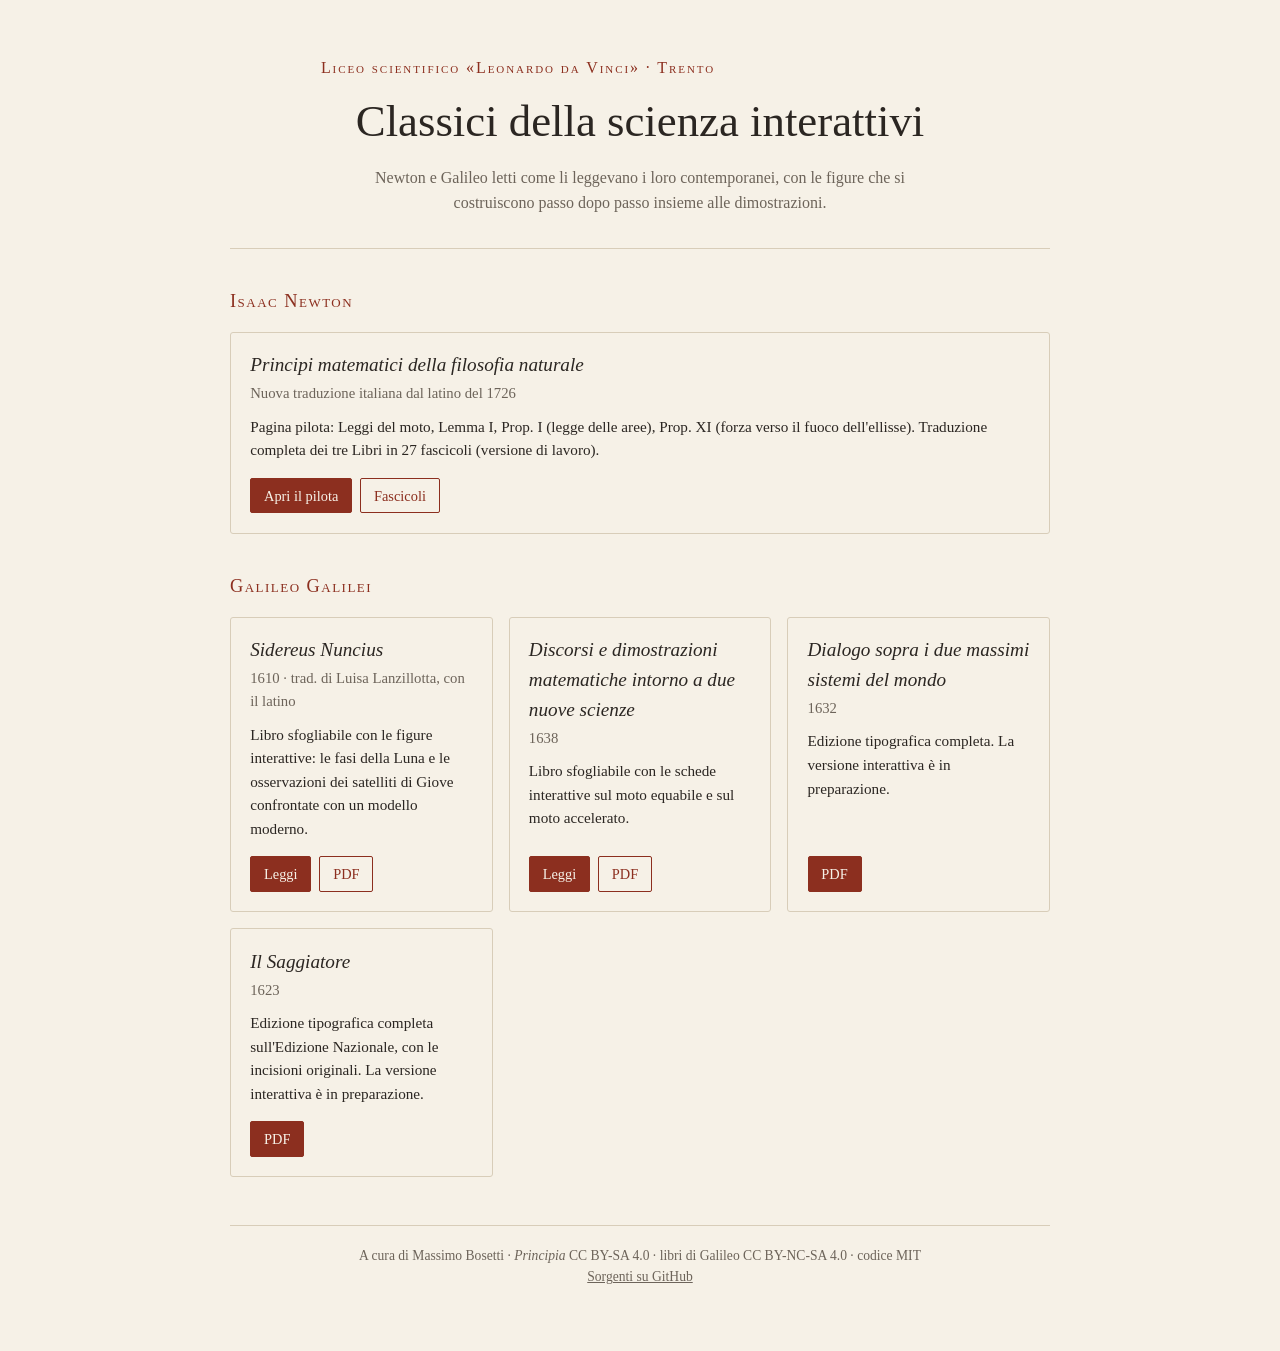
==== index.html @ e5812b1d "Prima pubblicazione: Principia (traduzione e pilota) e quattro libri di Galileo Sito GitHub Pages co" ====
<!DOCTYPE html>
<html lang="it">
<head>
<meta charset="utf-8">
<meta name="viewport" content="width=device-width, initial-scale=1">
<title>Classici della scienza interattivi</title>
<meta name="description" content="Newton e Galileo in edizioni didattiche interattive per il liceo scientifico.">
<style>
  :root { --carta:#f6f1e7; --inchiostro:#2b2622; --rubrica:#8c2f1f; --tenue:#6d645a; --filo:#d8cdb9; }
  @media (prefers-color-scheme: dark) {
    :root { --carta:#1d1b19; --inchiostro:#ece5d8; --rubrica:#e08a6d; --tenue:#a89d8f; --filo:#3b362f; }
  }
  * { box-sizing:border-box; }
  body { margin:0; background:var(--carta); color:var(--inchiostro);
         font-family: "Iowan Old Style","Palatino Linotype",Palatino,Georgia,serif; line-height:1.55; }
  main { max-width: 860px; margin:0 auto; padding: 3.5rem 1.25rem 4rem; }
  header { text-align:center; border-bottom:1px solid var(--filo); padding-bottom:2rem; margin-bottom:2rem; }
  .occhiello { font-variant: small-caps; letter-spacing:.12em; color:var(--rubrica); margin:0 0 .4rem; }
  h1 { font-weight:normal; font-size: clamp(1.9rem, 5vw, 2.8rem); margin:0 0 .6rem; }
  header p { color:var(--tenue); margin:0 auto; max-width: 36rem; }
  h2 { font-variant: small-caps; letter-spacing:.08em; font-weight:normal; color:var(--rubrica);
       font-size:1.15rem; margin: 2.4rem 0 1rem; }
  .libri { display:grid; gap:1rem; grid-template-columns: repeat(auto-fit, minmax(240px,1fr)); }
  .libro { border:1px solid var(--filo); padding:1.1rem 1.2rem 1.2rem; border-radius:3px; display:flex; flex-direction:column; }
  .libro h3 { margin:0 0 .15rem; font-size:1.2rem; font-weight:normal; font-style:italic; }
  .autore { margin:0 0 .6rem; color:var(--tenue); font-size:.92rem; }
  .libro p.desc { margin:0 0 1rem; font-size:.95rem; flex:1; }
  .azioni { display:flex; flex-wrap:wrap; gap:.5rem; }
  .azioni a { text-decoration:none; font-size:.9rem; padding:.35rem .8rem; border-radius:2px;
              border:1px solid var(--rubrica); color:var(--rubrica); }
  .azioni a.prim { background:var(--rubrica); color:var(--carta); }
  .azioni a:hover { opacity:.85; }
  footer { margin-top:3rem; padding-top:1.2rem; border-top:1px solid var(--filo); color:var(--tenue); font-size:.85rem; text-align:center; }
  footer a { color:inherit; }
</style>
</head>
<body>
<main>
  <header>
    <p class="occhiello">Liceo scientifico «Leonardo da Vinci» · Trento</p>
    <h1>Classici della scienza interattivi</h1>
    <p>Newton e Galileo letti come li leggevano i loro contemporanei, con le figure che si costruiscono passo dopo passo insieme alle dimostrazioni.</p>
  </header>

  <h2>Isaac Newton</h2>
  <div class="libri">
    <article class="libro">
      <h3>Principi matematici della filosofia naturale</h3>
      <p class="autore">Nuova traduzione italiana dal latino del 1726</p>
      <p class="desc">Pagina pilota: Leggi del moto, Lemma I, Prop. I (legge delle aree), Prop. XI (forza verso il fuoco dell'ellisse). Traduzione completa dei tre Libri in 27 fascicoli (versione di lavoro).</p>
      <div class="azioni">
        <a class="prim" href="principia-interattivi/verifiche/index_v041.html">Apri il pilota</a>
        <a href="https://github.com/MaxDvTn/digital-books/tree/main/principia-interattivi/traduzione-pubblica">Fascicoli</a>
      </div>
    </article>
  </div>

  <h2>Galileo Galilei</h2>
  <div class="libri">
    <article class="libro">
      <h3>Sidereus Nuncius</h3>
      <p class="autore">1610 · trad. di Luisa Lanzillotta, con il latino</p>
      <p class="desc">Libro sfogliabile con le figure interattive: le fasi della Luna e le osservazioni dei satelliti di Giove confrontate con un modello moderno.</p>
      <div class="azioni">
        <a class="prim" href="sidereus_nuncius/interattivo/index.html">Leggi</a>
        <a href="sidereus_nuncius/sidereus_nuncius.pdf">PDF</a>
      </div>
    </article>
    <article class="libro">
      <h3>Discorsi e dimostrazioni matematiche intorno a due nuove scienze</h3>
      <p class="autore">1638</p>
      <p class="desc">Libro sfogliabile con le schede interattive sul moto equabile e sul moto accelerato.</p>
      <div class="azioni">
        <a class="prim" href="discorsi/interattivo/index.html">Leggi</a>
        <a href="discorsi/discorsi.pdf">PDF</a>
      </div>
    </article>
    <article class="libro">
      <h3>Dialogo sopra i due massimi sistemi del mondo</h3>
      <p class="autore">1632</p>
      <p class="desc">Edizione tipografica completa. La versione interattiva è in preparazione.</p>
      <div class="azioni">
        <a class="prim" href="dialogo_massimi_sistemi/dialogo_massimi_sistemi.pdf">PDF</a>
      </div>
    </article>
    <article class="libro">
      <h3>Il Saggiatore</h3>
      <p class="autore">1623</p>
      <p class="desc">Edizione tipografica completa sull'Edizione Nazionale, con le incisioni originali. La versione interattiva è in preparazione.</p>
      <div class="azioni">
        <a class="prim" href="il_saggiatore/il_saggiatore.pdf">PDF</a>
      </div>
    </article>
  </div>

  <footer>
    A cura di Massimo Bosetti · <i>Principia</i> CC BY-SA 4.0 · libri di Galileo CC BY-NC-SA 4.0 · codice MIT<br>
    <a href="https://github.com/MaxDvTn/digital-books">Sorgenti su GitHub</a>
  </footer>
</main>
</body>
</html>
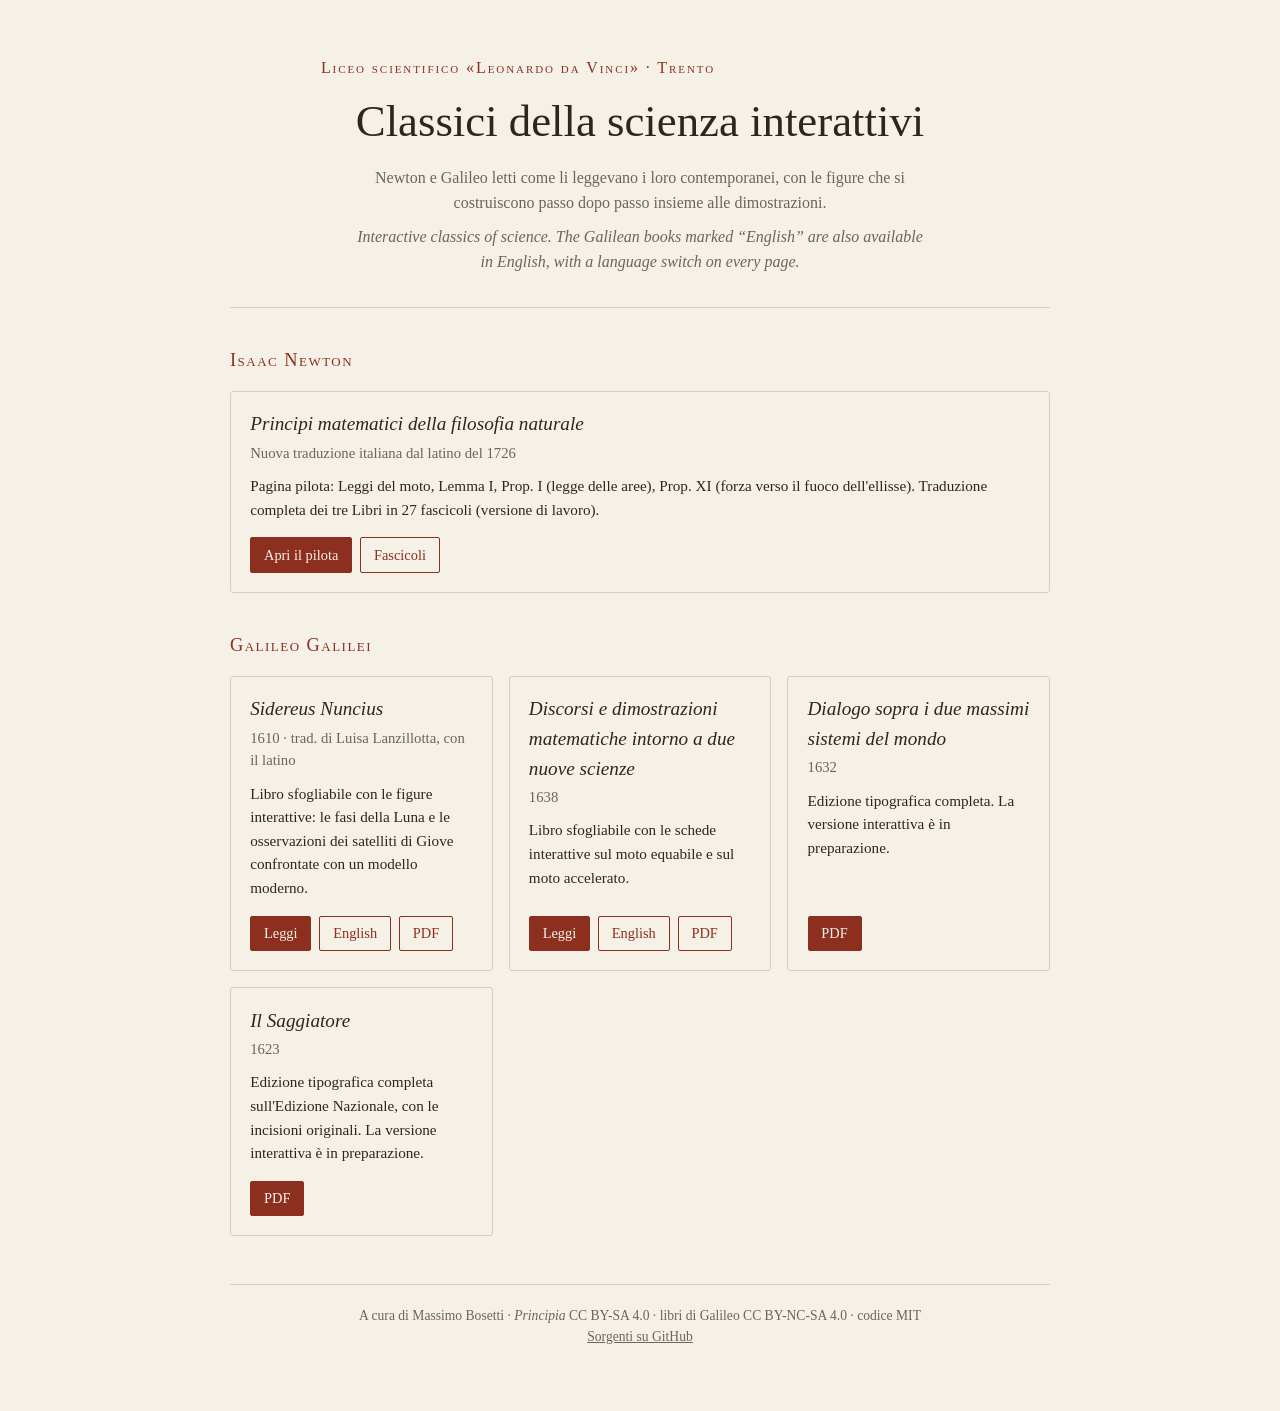
==== commit d37260ff: "Sidereus Nuncius in inglese e selettore di lingua - strumenti/lingue.py: una pagina per lingua dallo" ====
--- a/index.html
+++ b/index.html
@@ -40,6 +40,7 @@
     <p class="occhiello">Liceo scientifico «Leonardo da Vinci» · Trento</p>
     <h1>Classici della scienza interattivi</h1>
     <p>Newton e Galileo letti come li leggevano i loro contemporanei, con le figure che si costruiscono passo dopo passo insieme alle dimostrazioni.</p>
+    <p lang="en" style="margin-top:.6rem;font-style:italic">Interactive classics of science. The Galilean books marked “English” are also available in English, with a language switch on every page.</p>
   </header>
 
   <h2>Isaac Newton</h2>
@@ -63,6 +64,7 @@
       <p class="desc">Libro sfogliabile con le figure interattive: le fasi della Luna e le osservazioni dei satelliti di Giove confrontate con un modello moderno.</p>
       <div class="azioni">
         <a class="prim" href="sidereus_nuncius/interattivo/index.html">Leggi</a>
+        <a href="sidereus_nuncius/interattivo/index.en.html" lang="en">English</a>
         <a href="sidereus_nuncius/sidereus_nuncius.pdf">PDF</a>
       </div>
     </article>
@@ -72,6 +74,7 @@
       <p class="desc">Libro sfogliabile con le schede interattive sul moto equabile e sul moto accelerato.</p>
       <div class="azioni">
         <a class="prim" href="discorsi/interattivo/index.html">Leggi</a>
+        <a href="discorsi/interattivo/index.en.html" lang="en">English</a>
         <a href="discorsi/discorsi.pdf">PDF</a>
       </div>
     </article>
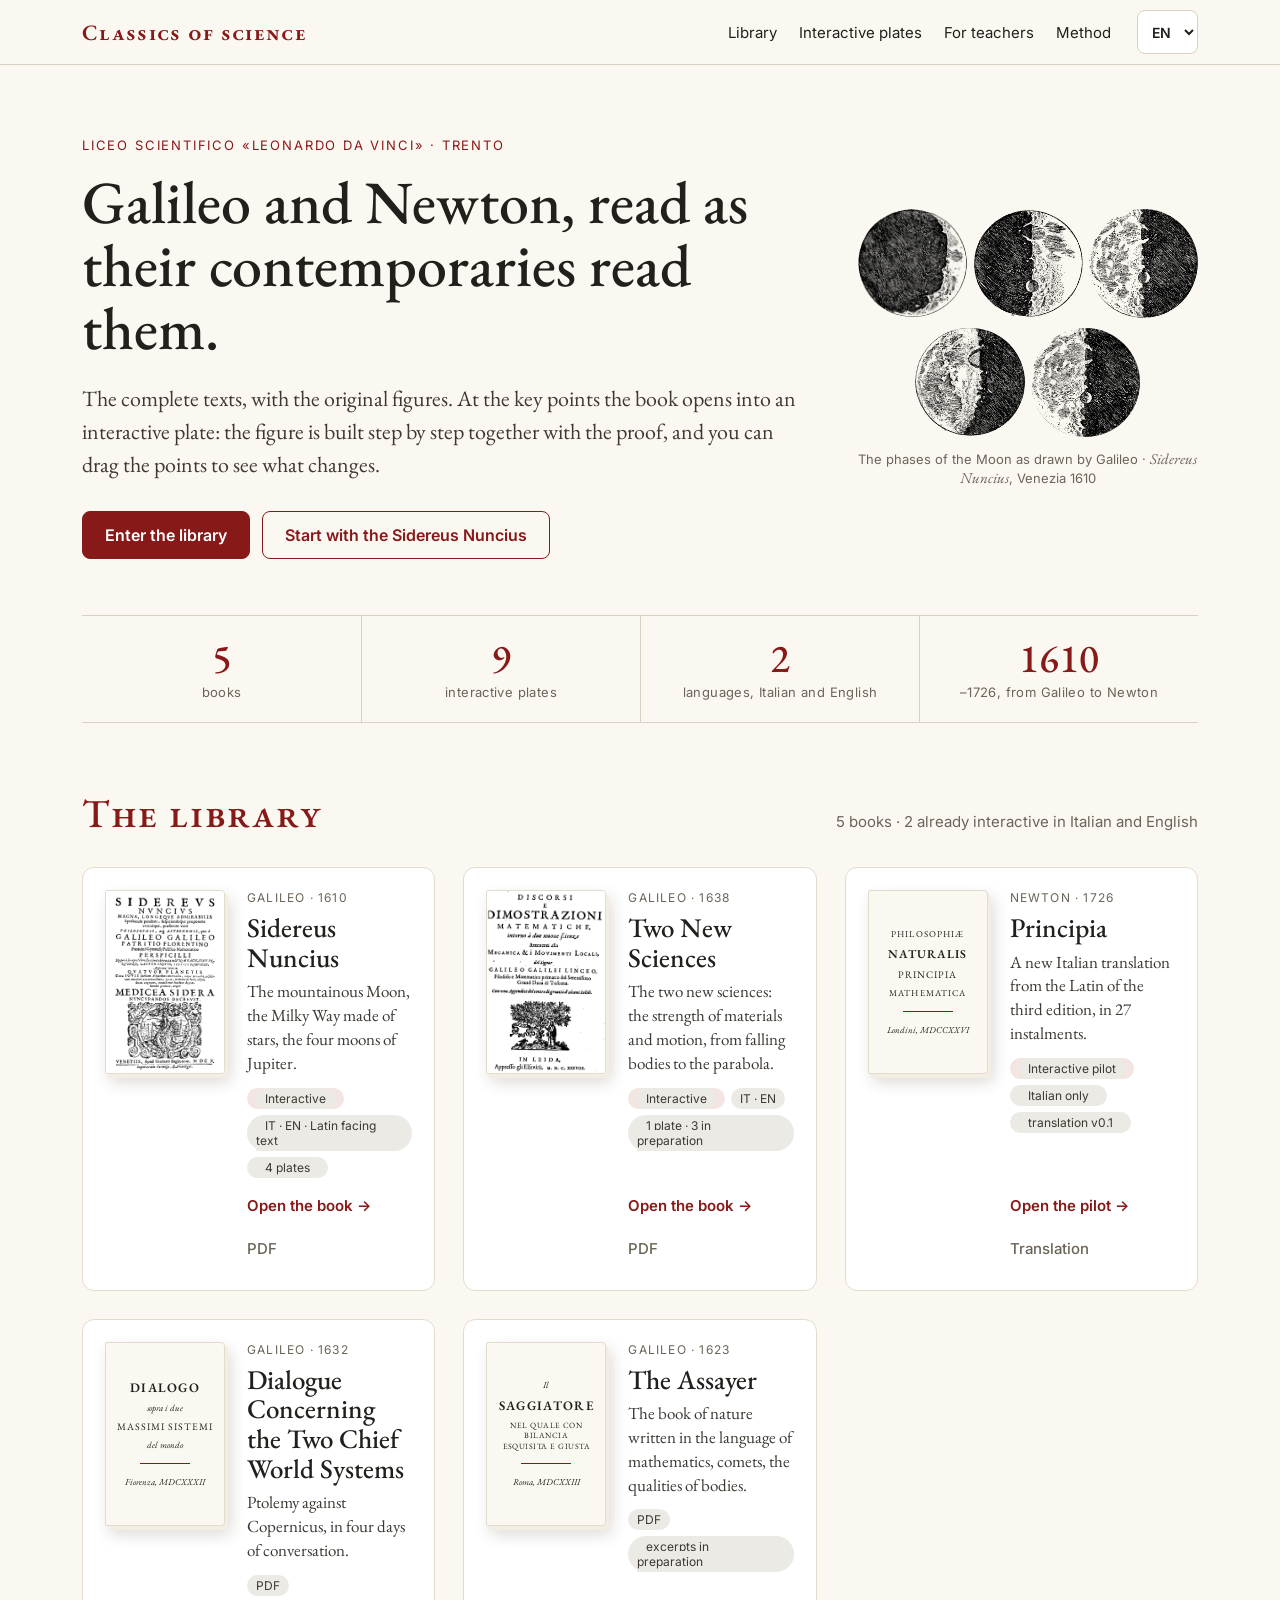
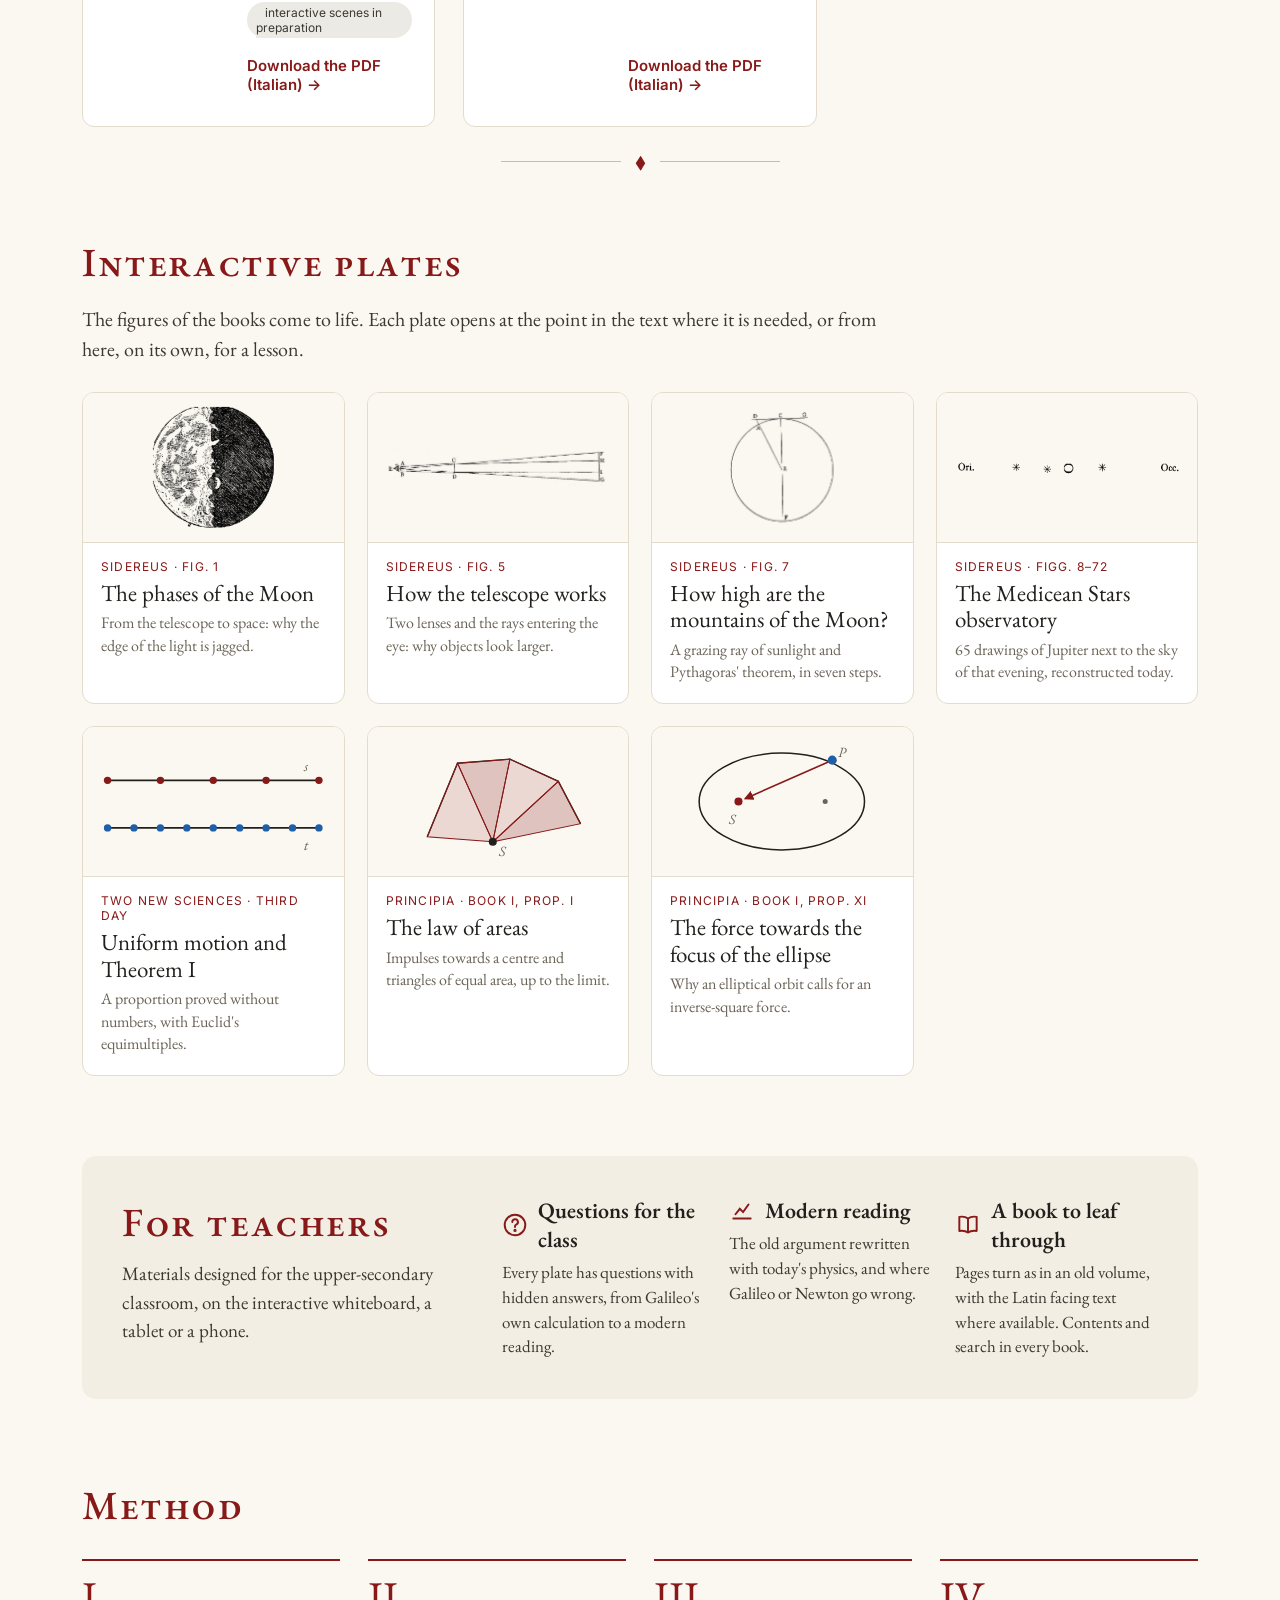
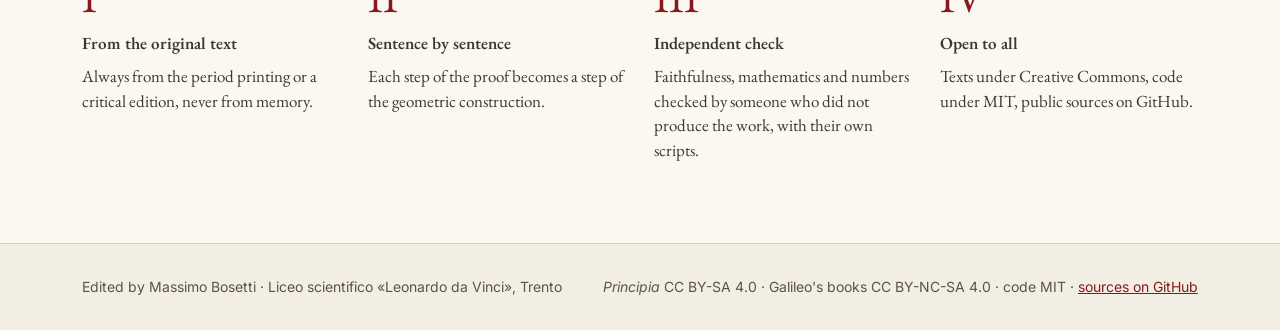
==== commit 94ff9234: "Home grafica, navigazione e ricerca nei libri, statistiche del traffico - index.html: nuova home dal" ====
--- a/index.html
+++ b/index.html
@@ -4,102 +4,363 @@
 <meta charset="utf-8">
 <meta name="viewport" content="width=device-width, initial-scale=1">
 <title>Classici della scienza interattivi</title>
-<meta name="description" content="Newton e Galileo in edizioni didattiche interattive per il liceo scientifico.">
+<meta name="description" content="Galileo e Newton in edizioni didattiche interattive per il liceo scientifico: i testi completi, con le figure che si costruiscono passo dopo passo.">
+<link rel="preconnect" href="https://fonts.googleapis.com">
+<link rel="preconnect" href="https://fonts.gstatic.com" crossorigin>
+<link href="https://fonts.googleapis.com/css2?family=EB+Garamond:ital,wght@0,400;0,500;0,600;1,400&family=Inter:wght@400;500;600&display=swap" rel="stylesheet">
+<!-- Contatore delle visite (GoatCounter): togliere il commento e scrivere il codice del sito al posto di CODICE
+<script data-goatcounter="https://CODICE.goatcounter.com/count" async src="https://gc.zgo.at/count.js"></script>
+-->
 <style>
-  :root { --carta:#f6f1e7; --inchiostro:#2b2622; --rubrica:#8c2f1f; --tenue:#6d645a; --filo:#d8cdb9; }
-  @media (prefers-color-scheme: dark) {
-    :root { --carta:#1d1b19; --inchiostro:#ece5d8; --rubrica:#e08a6d; --tenue:#a89d8f; --filo:#3b362f; }
-  }
-  * { box-sizing:border-box; }
-  body { margin:0; background:var(--carta); color:var(--inchiostro);
-         font-family: "Iowan Old Style","Palatino Linotype",Palatino,Georgia,serif; line-height:1.55; }
-  main { max-width: 860px; margin:0 auto; padding: 3.5rem 1.25rem 4rem; }
-  header { text-align:center; border-bottom:1px solid var(--filo); padding-bottom:2rem; margin-bottom:2rem; }
-  .occhiello { font-variant: small-caps; letter-spacing:.12em; color:var(--rubrica); margin:0 0 .4rem; }
-  h1 { font-weight:normal; font-size: clamp(1.9rem, 5vw, 2.8rem); margin:0 0 .6rem; }
-  header p { color:var(--tenue); margin:0 auto; max-width: 36rem; }
-  h2 { font-variant: small-caps; letter-spacing:.08em; font-weight:normal; color:var(--rubrica);
-       font-size:1.15rem; margin: 2.4rem 0 1rem; }
-  .libri { display:grid; gap:1rem; grid-template-columns: repeat(auto-fit, minmax(240px,1fr)); }
-  .libro { border:1px solid var(--filo); padding:1.1rem 1.2rem 1.2rem; border-radius:3px; display:flex; flex-direction:column; }
-  .libro h3 { margin:0 0 .15rem; font-size:1.2rem; font-weight:normal; font-style:italic; }
-  .autore { margin:0 0 .6rem; color:var(--tenue); font-size:.92rem; }
-  .libro p.desc { margin:0 0 1rem; font-size:.95rem; flex:1; }
-  .azioni { display:flex; flex-wrap:wrap; gap:.5rem; }
-  .azioni a { text-decoration:none; font-size:.9rem; padding:.35rem .8rem; border-radius:2px;
-              border:1px solid var(--rubrica); color:var(--rubrica); }
-  .azioni a.prim { background:var(--rubrica); color:var(--carta); }
-  .azioni a:hover { opacity:.85; }
-  footer { margin-top:3rem; padding-top:1.2rem; border-top:1px solid var(--filo); color:var(--tenue); font-size:.85rem; text-align:center; }
-  footer a { color:inherit; }
+:root{--carta:#fbf8f2;--carta2:#f3eee4;--inchiostro:#22201c;--testo:#3d3832;--tenue:#6b6458;--rubrica:#871919;--rubrica-scura:#5e1010;--linea:#d9d1c3;--linea2:#e3dbcc;--rosa:#f3e6e2;--grigio:#eceae4;
+  --serif:"EB Garamond",Georgia,serif;--sans:Inter,system-ui,-apple-system,"Segoe UI",sans-serif}
+*{box-sizing:border-box}
+html{scroll-behavior:smooth;scroll-padding-top:80px}
+@media (prefers-reduced-motion: reduce){html{scroll-behavior:auto}}
+body{margin:0;background:var(--carta);color:var(--inchiostro);font-family:var(--serif)}
+a{color:var(--rubrica)}a:hover{color:var(--rubrica-scura)}
+:focus-visible{outline:3px solid #f0b400;outline-offset:2px}
+html.l-en .i-it,html:not(.l-en) .i-en{display:none!important}
+.dentro{max-width:1180px;margin:0 auto;padding-left:32px;padding-right:32px}
+@media(max-width:600px){.dentro{padding-left:18px;padding-right:18px}}
+
+/* barra */
+header.sito{position:sticky;top:0;z-index:10;border-bottom:1px solid var(--linea);background:rgba(251,248,242,.95);backdrop-filter:blur(6px)}
+header.sito .dentro{padding-top:10px;padding-bottom:10px;display:flex;flex-wrap:wrap;align-items:center;gap:6px 26px}
+.marchio{text-decoration:none;color:var(--rubrica);font-variant:small-caps;letter-spacing:.06em;font-size:22px;font-weight:600;margin-right:auto}
+header.sito nav{display:flex;flex-wrap:wrap;gap:0 22px;font:15px var(--sans)}
+header.sito nav a{color:var(--inchiostro);text-decoration:none;padding:10px 0;display:inline-block}
+header.sito nav a:hover{color:var(--rubrica)}
+.lingua select{font:600 14px var(--sans);min-height:44px;padding:0 10px;border:1px solid var(--linea);border-radius:8px;background:#fff;color:var(--inchiostro);cursor:pointer}
+@media(max-width:720px){header.sito nav{order:3;width:100%;overflow-x:auto;flex-wrap:nowrap;gap:0 18px;scrollbar-width:none}header.sito nav a{white-space:nowrap;padding:6px 0 8px}}
+
+/* apertura */
+.apertura{display:flex;flex-wrap:wrap;gap:48px;align-items:center;padding-top:72px;padding-bottom:56px}
+.apertura .testo{flex:999 1 520px;min-width:0}
+.occhiello{margin:0 0 18px;font:13px var(--sans);letter-spacing:.14em;text-transform:uppercase;color:var(--rubrica)}
+h1{margin:0 0 22px;font-size:clamp(38px,6vw,60px);line-height:1.05;font-weight:500}
+.apertura .lead{margin:0 0 30px;font-size:clamp(19px,2.2vw,22px);line-height:1.5;color:var(--testo);max-width:36em}
+.pulsanti{display:flex;flex-wrap:wrap;gap:12px}
+.btn{display:inline-flex;align-items:center;min-height:48px;padding:0 22px;border-radius:8px;text-decoration:none;font:600 16px var(--sans);border:1px solid var(--rubrica)}
+.btn.pieno{background:var(--rubrica);color:#fff}.btn.pieno:hover{background:var(--rubrica-scura);color:#fff}
+.btn.vuoto{color:var(--rubrica)}.btn.vuoto:hover{background:var(--rosa)}
+.lune{flex:1 1 340px;margin:0;display:flex;flex-direction:column;align-items:center;gap:12px}
+.lune .griglia{display:grid;grid-template-columns:repeat(6,1fr);gap:10px 6px;width:100%;max-width:400px}
+.lune img{width:100%;height:auto;grid-column:span 2;mix-blend-mode:multiply;border-radius:50%}
+.lune img:nth-child(4){grid-column:2/span 2}
+.lune img{opacity:0;transform:translateY(8px);animation:sorgi .9s ease forwards}
+.lune img:nth-child(2){animation-delay:.12s}.lune img:nth-child(3){animation-delay:.24s}.lune img:nth-child(4){animation-delay:.36s}.lune img:nth-child(5){animation-delay:.48s}
+@keyframes sorgi{to{opacity:1;transform:none}}
+@media (prefers-reduced-motion: reduce){.lune img{animation:none;opacity:1;transform:none}}
+.lune figcaption{font:13px var(--sans);color:var(--tenue);text-align:center}
+.lune figcaption i{font:italic 15px var(--serif)}
+
+.cifre{display:grid;grid-template-columns:repeat(4,1fr);border-top:1px solid var(--linea);border-bottom:1px solid var(--linea)}
+.cifre div{padding:22px 10px;text-align:center;border-left:1px solid var(--linea)}
+.cifre div:first-child{border-left:0}
+.cifre b{display:block;font-size:40px;font-weight:500;color:var(--rubrica);line-height:1}
+.cifre span{display:block;margin-top:6px;font:13px var(--sans);color:var(--tenue);letter-spacing:.03em}
+@media(max-width:600px){.cifre{grid-template-columns:repeat(2,1fr)}.cifre div:nth-child(3){border-left:0}.cifre div:nth-child(n+3){border-top:1px solid var(--linea)}.cifre b{font-size:32px}}
+
+section.blocco{padding-top:64px;padding-bottom:16px}
+.titolo-sez{display:flex;flex-wrap:wrap;align-items:baseline;justify-content:space-between;gap:8px 24px;margin-bottom:28px}
+h2{margin:0;font-size:clamp(32px,4vw,40px);font-weight:500;font-variant:small-caps;letter-spacing:.04em;color:var(--rubrica)}
+.titolo-sez p{margin:0;font:15px var(--sans);color:var(--tenue)}
+.intro-sez{margin:-12px 0 28px;font-size:20px;line-height:1.5;color:var(--testo);max-width:40em}
+
+/* biblioteca */
+.libri{display:grid;grid-template-columns:repeat(auto-fill,minmax(330px,1fr));gap:28px}
+@media(max-width:400px){.libri{grid-template-columns:1fr}}
+@media(max-width:480px){.libro{padding:18px;gap:16px}.copertina{width:88px;height:136px}.libro h3{font-size:24px}}
+.libro{background:#fff;border:1px solid var(--linea2);border-radius:12px;padding:22px;display:flex;gap:22px;transition:box-shadow .2s,transform .2s}
+.libro:hover{box-shadow:0 10px 30px rgba(60,40,20,.10);transform:translateY(-2px)}
+.copertina{text-decoration:none;width:120px;height:184px;flex:none;border:1px solid var(--linea2);box-shadow:3px 4px 0 var(--carta2),5px 8px 16px rgba(60,40,20,.18);background:var(--carta);overflow:hidden;border-radius:2px 4px 4px 2px}
+.copertina img{width:100%;height:100%;object-fit:cover;display:block}
+.copertina.tipo{padding:14px 8px;display:flex;flex-direction:column;align-items:center;justify-content:center;gap:6px;text-align:center;font-family:var(--serif);color:var(--inchiostro)}
+.copertina.tipo .filo{height:1px;width:50px;background:var(--rubrica);margin:6px 0}
+.libro .corpo{display:flex;flex-direction:column;gap:8px;min-width:0}
+.libro .chi{margin:0;font:12px var(--sans);letter-spacing:.1em;text-transform:uppercase;color:var(--tenue)}
+.libro h3{margin:0;font-size:27px;font-weight:500;line-height:1.1}
+.libro h3 a{color:inherit;text-decoration:none}
+.libro .desc{margin:0;font-size:17px;line-height:1.4;color:var(--testo)}
+.etichette{margin:4px 0 0;display:flex;flex-wrap:wrap;gap:6px;font:12px var(--sans)}
+.etichette span{padding:3px 9px;border-radius:999px;background:var(--grigio);color:var(--testo)}
+.etichette span.vivo{background:var(--rosa);color:#6e1414}
+.libro .azioni{margin-top:auto;display:flex;flex-wrap:wrap;gap:4px 18px}
+.libro .azioni a{font:600 15px var(--sans);padding:10px 0;text-decoration:none}
+.libro .azioni a.sec{font-weight:500;color:var(--tenue)}
+.libro .azioni a:hover{text-decoration:underline}
+
+/* tavole */
+.tavole{display:grid;grid-template-columns:repeat(auto-fill,minmax(250px,1fr));gap:22px}
+.tavola{display:flex;flex-direction:column;background:#fff;border:1px solid var(--linea2);border-radius:12px;overflow:hidden;text-decoration:none;color:var(--inchiostro);transition:box-shadow .2s,transform .2s}
+.tavola:hover{box-shadow:0 10px 30px rgba(60,40,20,.10);transform:translateY(-2px);color:var(--inchiostro)}
+.tavola .vista{height:150px;background:var(--carta);border-bottom:1px solid var(--linea2);display:flex;align-items:center;justify-content:center;padding:14px}
+.tavola .vista img{max-width:100%;max-height:100%;mix-blend-mode:multiply}
+.tavola .vista svg{height:100%;width:auto;max-width:100%}
+.tavola .t{padding:16px 18px 20px;display:flex;flex-direction:column;gap:6px}
+.tavola .dove{font:12px var(--sans);letter-spacing:.1em;text-transform:uppercase;color:var(--rubrica)}
+.tavola .nome{font-size:23px;line-height:1.15}
+.tavola .cosa{font-size:16px;color:var(--tenue);line-height:1.4}
+
+/* docenti e metodo */
+.docenti{background:var(--carta2);border-radius:14px;padding:40px;display:flex;flex-wrap:wrap;gap:32px}
+@media(max-width:600px){.docenti{padding:26px 22px}}
+.docenti .sx{flex:1 1 280px;min-width:0}
+.docenti .sx p{margin:12px 0 0;font-size:19px;line-height:1.5;color:var(--testo)}
+.docenti .dx{flex:2 1 520px;min-width:0;display:grid;grid-template-columns:repeat(auto-fit,minmax(200px,1fr));gap:24px}
+.docenti h3{margin:0 0 6px;font-size:22px;font-weight:600;display:flex;align-items:center;gap:10px}
+.docenti h3 svg{flex:none;color:var(--rubrica)}
+.docenti .dx p{margin:0;font-size:17px;line-height:1.45;color:var(--testo)}
+.metodo{margin:0;padding:0;list-style:none;display:grid;grid-template-columns:repeat(auto-fit,minmax(240px,1fr));gap:28px}
+.metodo li{display:flex;flex-direction:column;gap:8px;border-top:2px solid var(--rubrica);padding-top:14px}
+.metodo .n{font-size:44px;line-height:1;color:var(--rubrica)}
+.metodo b{font-size:22px;font-weight:600}
+.metodo span{font-size:17px;line-height:1.45;color:var(--testo)}
+.fregio{display:flex;align-items:center;justify-content:center;gap:14px;color:var(--rubrica);padding:8px 32px 0}
+.fregio i{height:1px;width:120px;background:#c9bda8}
+
+footer{margin-top:64px;border-top:1px solid var(--linea);background:var(--carta2)}
+footer .dentro{padding-top:32px;padding-bottom:32px;display:flex;flex-wrap:wrap;gap:16px 40px;justify-content:space-between;font:14px/1.6 var(--sans);color:#5a534a}
+footer p{margin:0}
 </style>
 </head>
 <body>
+<header class="sito"><div class="dentro">
+  <a class="marchio" href="#"><span class="i-it">Classici della scienza</span><span class="i-en">Classics of science</span></a>
+  <nav aria-label="Sezioni del sito">
+    <a href="#biblioteca"><span class="i-it">Biblioteca</span><span class="i-en">Library</span></a>
+    <a href="#tavole"><span class="i-it">Tavole interattive</span><span class="i-en">Interactive plates</span></a>
+    <a href="#docenti"><span class="i-it">Per i docenti</span><span class="i-en">For teachers</span></a>
+    <a href="#metodo"><span class="i-it">Il metodo</span><span class="i-en">Method</span></a>
+  </nav>
+  <label class="lingua"><select id="lingua" aria-label="Lingua / Language"><option value="it" lang="it">IT</option><option value="en" lang="en">EN</option></select></label>
+</div></header>
+
 <main>
-  <header>
+<section class="apertura dentro">
+  <div class="testo">
     <p class="occhiello">Liceo scientifico «Leonardo da Vinci» · Trento</p>
-    <h1>Classici della scienza interattivi</h1>
-    <p>Newton e Galileo letti come li leggevano i loro contemporanei, con le figure che si costruiscono passo dopo passo insieme alle dimostrazioni.</p>
-    <p lang="en" style="margin-top:.6rem;font-style:italic">Interactive classics of science. The Galilean books marked “English” are also available in English, with a language switch on every page.</p>
-  </header>
-
-  <h2>Isaac Newton</h2>
+    <h1><span class="i-it">Galileo e Newton, letti come li leggevano i loro contemporanei.</span><span class="i-en">Galileo and Newton, read as their contemporaries read them.</span></h1>
+    <p class="lead"><span class="i-it">I testi completi, con le figure originali. Nei punti chiave il libro si apre in una tavola interattiva: la figura si costruisce passo dopo passo insieme alla dimostrazione, e si possono spostare i punti per vedere che cosa cambia.</span><span class="i-en">The complete texts, with the original figures. At the key points the book opens into an interactive plate: the figure is built step by step together with the proof, and you can drag the points to see what changes.</span></p>
+    <div class="pulsanti">
+      <a class="btn pieno" href="#biblioteca"><span class="i-it">Entra nella biblioteca</span><span class="i-en">Enter the library</span></a>
+      <a class="btn vuoto" href="sidereus_nuncius/interattivo/index.html" data-en="sidereus_nuncius/interattivo/index.en.html"><span class="i-it">Comincia dal Sidereus Nuncius</span><span class="i-en">Start with the Sidereus Nuncius</span></a>
+    </div>
+  </div>
+  <figure class="lune">
+    <div class="griglia">
+      <img src="sidereus_nuncius/interattivo/fasi/g1.png" alt="" width="228" height="226">
+      <img src="sidereus_nuncius/interattivo/fasi/g2.png" alt="" width="210" height="210">
+      <img src="sidereus_nuncius/interattivo/fasi/g3.png" alt="" width="212" height="212">
+      <img src="sidereus_nuncius/interattivo/fasi/g4.png" alt="" width="218" height="216">
+      <img src="sidereus_nuncius/interattivo/fasi/g5.png" alt="" width="214" height="214">
+    </div>
+    <figcaption><span class="i-it">Le fasi della Luna disegnate da Galileo</span><span class="i-en">The phases of the Moon as drawn by Galileo</span> · <i>Sidereus Nuncius</i>, Venezia 1610</figcaption>
+  </figure>
+</section>
+
+<div class="dentro">
+  <div class="cifre">
+    <div><b>5</b><span class="i-it">libri</span><span class="i-en">books</span></div>
+    <div><b>9</b><span class="i-it">tavole interattive</span><span class="i-en">interactive plates</span></div>
+    <div><b>2</b><span class="i-it">lingue, italiano e inglese</span><span class="i-en">languages, Italian and English</span></div>
+    <div><b>1610</b><span class="i-it">–1726, da Galileo a Newton</span><span class="i-en">–1726, from Galileo to Newton</span></div>
+  </div>
+</div>
+
+<section id="biblioteca" class="blocco dentro">
+  <div class="titolo-sez">
+    <h2><span class="i-it">La biblioteca</span><span class="i-en">The library</span></h2>
+    <p><span class="i-it">5 libri · 2 già interattivi in italiano e in inglese</span><span class="i-en">5 books · 2 already interactive in Italian and English</span></p>
+  </div>
   <div class="libri">
-    <article class="libro">
-      <h3>Principi matematici della filosofia naturale</h3>
-      <p class="autore">Nuova traduzione italiana dal latino del 1726</p>
-      <p class="desc">Pagina pilota: Leggi del moto, Lemma I, Prop. I (legge delle aree), Prop. XI (forza verso il fuoco dell'ellisse). Traduzione completa dei tre Libri in 27 fascicoli (versione di lavoro).</p>
-      <div class="azioni">
-        <a class="prim" href="principia-interattivi/verifiche/index_v041.html">Apri il pilota</a>
-        <a href="https://github.com/MaxDvTn/digital-books/tree/main/principia-interattivi/traduzione-pubblica">Fascicoli</a>
-      </div>
-    </article>
-  </div>
-
-  <h2>Galileo Galilei</h2>
-  <div class="libri">
-    <article class="libro">
-      <h3>Sidereus Nuncius</h3>
-      <p class="autore">1610 · trad. di Luisa Lanzillotta, con il latino</p>
-      <p class="desc">Libro sfogliabile con le figure interattive: le fasi della Luna e le osservazioni dei satelliti di Giove confrontate con un modello moderno.</p>
-      <div class="azioni">
-        <a class="prim" href="sidereus_nuncius/interattivo/index.html">Leggi</a>
-        <a href="sidereus_nuncius/interattivo/index.en.html" lang="en">English</a>
-        <a href="sidereus_nuncius/sidereus_nuncius.pdf">PDF</a>
-      </div>
-    </article>
-    <article class="libro">
-      <h3>Discorsi e dimostrazioni matematiche intorno a due nuove scienze</h3>
-      <p class="autore">1638</p>
-      <p class="desc">Libro sfogliabile con le schede interattive sul moto equabile e sul moto accelerato.</p>
-      <div class="azioni">
-        <a class="prim" href="discorsi/interattivo/index.html">Leggi</a>
-        <a href="discorsi/interattivo/index.en.html" lang="en">English</a>
-        <a href="discorsi/discorsi.pdf">PDF</a>
-      </div>
-    </article>
-    <article class="libro">
-      <h3>Dialogo sopra i due massimi sistemi del mondo</h3>
-      <p class="autore">1632</p>
-      <p class="desc">Edizione tipografica completa. La versione interattiva è in preparazione.</p>
-      <div class="azioni">
-        <a class="prim" href="dialogo_massimi_sistemi/dialogo_massimi_sistemi.pdf">PDF</a>
-      </div>
-    </article>
-    <article class="libro">
-      <h3>Il Saggiatore</h3>
-      <p class="autore">1623</p>
-      <p class="desc">Edizione tipografica completa sull'Edizione Nazionale, con le incisioni originali. La versione interattiva è in preparazione.</p>
-      <div class="azioni">
-        <a class="prim" href="il_saggiatore/il_saggiatore.pdf">PDF</a>
-      </div>
-    </article>
-  </div>
-
-  <footer>
-    A cura di Massimo Bosetti · <i>Principia</i> CC BY-SA 4.0 · libri di Galileo CC BY-NC-SA 4.0 · codice MIT<br>
-    <a href="https://github.com/MaxDvTn/digital-books">Sorgenti su GitHub</a>
-  </footer>
+
+    <article class="libro">
+      <a class="copertina" href="sidereus_nuncius/interattivo/index.html" data-en="sidereus_nuncius/interattivo/index.en.html" tabindex="-1" aria-hidden="true"><img src="sidereus_nuncius/interattivo/fac/frontespizio_1610.png" alt="" loading="lazy"></a>
+      <div class="corpo">
+        <p class="chi">Galileo · 1610</p>
+        <h3><a href="sidereus_nuncius/interattivo/index.html" data-en="sidereus_nuncius/interattivo/index.en.html">Sidereus Nuncius</a></h3>
+        <p class="desc"><span class="i-it">La Luna montuosa, la Via Lattea fatta di stelle, i quattro satelliti di Giove.</span><span class="i-en">The mountainous Moon, the Milky Way made of stars, the four moons of Jupiter.</span></p>
+        <p class="etichette"><span class="vivo"><span class="i-it">Interattivo</span><span class="i-en">Interactive</span></span><span><span class="i-it">IT · EN · latino a fronte</span><span class="i-en">IT · EN · Latin facing text</span></span><span><span class="i-it">4 tavole</span><span class="i-en">4 plates</span></span></p>
+        <div class="azioni">
+          <a href="sidereus_nuncius/interattivo/index.html" data-en="sidereus_nuncius/interattivo/index.en.html"><span class="i-it">Apri il libro →</span><span class="i-en">Open the book →</span></a>
+          <a class="sec" href="sidereus_nuncius/sidereus_nuncius.pdf">PDF</a>
+        </div>
+      </div>
+    </article>
+
+    <article class="libro">
+      <a class="copertina" href="discorsi/interattivo/index.html" data-en="discorsi/interattivo/index.en.html" tabindex="-1" aria-hidden="true"><img src="discorsi/interattivo/fac/frontespizio_1638.png" alt="" loading="lazy"></a>
+      <div class="corpo">
+        <p class="chi">Galileo · 1638</p>
+        <h3><a href="discorsi/interattivo/index.html" data-en="discorsi/interattivo/index.en.html"><span class="i-it">Discorsi e dimostrazioni</span><span class="i-en">Two New Sciences</span></a></h3>
+        <p class="desc"><span class="i-it">Le due nuove scienze: la resistenza dei materiali e il moto, dalla caduta dei gravi alla parabola.</span><span class="i-en">The two new sciences: the strength of materials and motion, from falling bodies to the parabola.</span></p>
+        <p class="etichette"><span class="vivo"><span class="i-it">Interattivo</span><span class="i-en">Interactive</span></span><span>IT · EN</span><span><span class="i-it">1 tavola · 3 in preparazione</span><span class="i-en">1 plate · 3 in preparation</span></span></p>
+        <div class="azioni">
+          <a href="discorsi/interattivo/index.html" data-en="discorsi/interattivo/index.en.html"><span class="i-it">Apri il libro →</span><span class="i-en">Open the book →</span></a>
+          <a class="sec" href="discorsi/discorsi.pdf">PDF</a>
+        </div>
+      </div>
+    </article>
+
+    <article class="libro">
+      <a class="copertina tipo" href="principia-interattivi/verifiche/index_v041.html" tabindex="-1" aria-hidden="true">
+        <span style="font-size:9px;letter-spacing:.12em">PHILOSOPHIÆ</span>
+        <span style="font-size:12px;letter-spacing:.08em;font-weight:600">NATURALIS</span>
+        <span style="font-size:10px;letter-spacing:.1em">PRINCIPIA</span>
+        <span style="font-size:9px;letter-spacing:.12em">MATHEMATICA</span>
+        <span class="filo"></span>
+        <span style="font-size:9px;font-style:italic">Londini, MDCCXXVI</span>
+      </a>
+      <div class="corpo">
+        <p class="chi">Newton · 1726</p>
+        <h3><a href="principia-interattivi/verifiche/index_v041.html">Principia</a></h3>
+        <p class="desc"><span class="i-it">Nuova traduzione italiana dal latino della terza edizione, in 27 fascicoli.</span><span class="i-en">A new Italian translation from the Latin of the third edition, in 27 instalments.</span></p>
+        <p class="etichette"><span class="vivo"><span class="i-it">Pilota interattivo</span><span class="i-en">Interactive pilot</span></span><span><span class="i-it">solo italiano</span><span class="i-en">Italian only</span></span><span><span class="i-it">traduzione v0.1</span><span class="i-en">translation v0.1</span></span></p>
+        <div class="azioni">
+          <a href="principia-interattivi/verifiche/index_v041.html"><span class="i-it">Apri il pilota →</span><span class="i-en">Open the pilot →</span></a>
+          <a class="sec" href="https://github.com/MaxDvTn/digital-books/tree/main/principia-interattivi/traduzione-pubblica"><span class="i-it">Fascicoli</span><span class="i-en">Translation</span></a>
+        </div>
+      </div>
+    </article>
+
+    <article class="libro">
+      <a class="copertina tipo" href="dialogo_massimi_sistemi/dialogo_massimi_sistemi.pdf" tabindex="-1" aria-hidden="true">
+        <span style="font-size:13px;letter-spacing:.1em;font-weight:600">DIALOGO</span>
+        <span style="font-size:9px;font-style:italic">sopra i due</span>
+        <span style="font-size:10px;letter-spacing:.1em">MASSIMI SISTEMI</span>
+        <span style="font-size:9px;font-style:italic">del mondo</span>
+        <span class="filo"></span>
+        <span style="font-size:9px;font-style:italic">Fiorenza, MDCXXXII</span>
+      </a>
+      <div class="corpo">
+        <p class="chi">Galileo · 1632</p>
+        <h3><a href="dialogo_massimi_sistemi/dialogo_massimi_sistemi.pdf"><span class="i-it">Dialogo sopra i due massimi sistemi</span><span class="i-en">Dialogue Concerning the Two Chief World Systems</span></a></h3>
+        <p class="desc"><span class="i-it">Tolomeo contro Copernico, in quattro giornate di conversazione.</span><span class="i-en">Ptolemy against Copernicus, in four days of conversation.</span></p>
+        <p class="etichette"><span>PDF</span><span><span class="i-it">scene interattive in preparazione</span><span class="i-en">interactive scenes in preparation</span></span></p>
+        <div class="azioni"><a href="dialogo_massimi_sistemi/dialogo_massimi_sistemi.pdf"><span class="i-it">Scarica il PDF →</span><span class="i-en">Download the PDF (Italian) →</span></a></div>
+      </div>
+    </article>
+
+    <article class="libro">
+      <a class="copertina tipo" href="il_saggiatore/il_saggiatore.pdf" tabindex="-1" aria-hidden="true">
+        <span style="font-size:9px;font-style:italic">Il</span>
+        <span style="font-size:13px;letter-spacing:.1em;font-weight:600">SAGGIATORE</span>
+        <span style="font-size:8px;letter-spacing:.06em;line-height:1.3">NEL QUALE CON BILANCIA<br>ESQUISITA E GIUSTA</span>
+        <span class="filo"></span>
+        <span style="font-size:9px;font-style:italic">Roma, MDCXXIII</span>
+      </a>
+      <div class="corpo">
+        <p class="chi">Galileo · 1623</p>
+        <h3><a href="il_saggiatore/il_saggiatore.pdf"><span class="i-it">Il Saggiatore</span><span class="i-en">The Assayer</span></a></h3>
+        <p class="desc"><span class="i-it">Il libro della natura scritto in lingua matematica, le comete, le qualità dei corpi.</span><span class="i-en">The book of nature written in the language of mathematics, comets, the qualities of bodies.</span></p>
+        <p class="etichette"><span>PDF</span><span><span class="i-it">estratti in preparazione</span><span class="i-en">excerpts in preparation</span></span></p>
+        <div class="azioni"><a href="il_saggiatore/il_saggiatore.pdf"><span class="i-it">Scarica il PDF →</span><span class="i-en">Download the PDF (Italian) →</span></a></div>
+      </div>
+    </article>
+
+  </div>
+</section>
+
+<div class="fregio" aria-hidden="true"><i></i>◆<i></i></div>
+
+<section id="tavole" class="blocco dentro">
+  <div class="titolo-sez"><h2><span class="i-it">Tavole interattive</span><span class="i-en">Interactive plates</span></h2></div>
+  <p class="intro-sez"><span class="i-it">Le figure dei libri che prendono vita. Ogni tavola si apre nel punto del testo in cui serve, oppure da qui, da sola, per una lezione.</span><span class="i-en">The figures of the books come to life. Each plate opens at the point in the text where it is needed, or from here, on its own, for a lesson.</span></p>
+  <div class="tavole">
+    <a class="tavola" href="sidereus_nuncius/interattivo/index.html#fasi" data-en="sidereus_nuncius/interattivo/index.en.html#fasi">
+      <span class="vista"><img src="sidereus_nuncius/interattivo/fasi/g3.png" alt="" loading="lazy"></span>
+      <span class="t"><span class="dove">Sidereus · fig. 1</span><span class="nome"><span class="i-it">Le fasi della Luna</span><span class="i-en">The phases of the Moon</span></span>
+      <span class="cosa"><span class="i-it">Dal cannocchiale allo spazio: perché il confine della luce è frastagliato.</span><span class="i-en">From the telescope to space: why the edge of the light is jagged.</span></span></span>
+    </a>
+    <a class="tavola" href="sidereus_nuncius/interattivo/index.html#cannocchiale" data-en="sidereus_nuncius/interattivo/index.en.html#cannocchiale">
+      <span class="vista"><img src="sidereus_nuncius/images/figura05.png" alt="" loading="lazy"></span>
+      <span class="t"><span class="dove">Sidereus · fig. 5</span><span class="nome"><span class="i-it">Come funziona il cannocchiale</span><span class="i-en">How the telescope works</span></span>
+      <span class="cosa"><span class="i-it">Due lenti e i raggi che entrano nell'occhio: perché gli oggetti appaiono più grandi.</span><span class="i-en">Two lenses and the rays entering the eye: why objects look larger.</span></span></span>
+    </a>
+    <a class="tavola" href="sidereus_nuncius/interattivo/index.html#luna" data-en="sidereus_nuncius/interattivo/index.en.html#luna">
+      <span class="vista"><img src="sidereus_nuncius/images/figura07.png" alt="" loading="lazy"></span>
+      <span class="t"><span class="dove">Sidereus · fig. 7</span><span class="nome"><span class="i-it">Quanto sono alti i monti della Luna?</span><span class="i-en">How high are the mountains of the Moon?</span></span>
+      <span class="cosa"><span class="i-it">Un raggio di Sole radente e il teorema di Pitagora, in sette passi.</span><span class="i-en">A grazing ray of sunlight and Pythagoras' theorem, in seven steps.</span></span></span>
+    </a>
+    <a class="tavola" href="sidereus_nuncius/interattivo/index.html#giove" data-en="sidereus_nuncius/interattivo/index.en.html#giove">
+      <span class="vista"><img src="sidereus_nuncius/images/figura08.png" alt="" loading="lazy"></span>
+      <span class="t"><span class="dove">Sidereus · figg. 8–72</span><span class="nome"><span class="i-it">L'osservatorio degli Astri Medicei</span><span class="i-en">The Medicean Stars observatory</span></span>
+      <span class="cosa"><span class="i-it">65 disegni di Giove accanto al cielo di quella sera, ricostruito oggi.</span><span class="i-en">65 drawings of Jupiter next to the sky of that evening, reconstructed today.</span></span></span>
+    </a>
+    <a class="tavola" href="discorsi/interattivo/index.html#equabile" data-en="discorsi/interattivo/index.en.html#equabile">
+      <span class="vista"><svg viewBox="0 0 220 110" aria-hidden="true"><g stroke="#22201c" stroke-width="1.6" fill="none"><path d="M10 35H210"/><path d="M10 80H210"/></g><g fill="#871919"><circle cx="10" cy="35" r="3.5"/><circle cx="60" cy="35" r="3.5"/><circle cx="110" cy="35" r="3.5"/><circle cx="160" cy="35" r="3.5"/><circle cx="210" cy="35" r="3.5"/></g><g fill="#1f5fa8"><circle cx="10" cy="80" r="3.5"/><circle cx="35" cy="80" r="3.5"/><circle cx="60" cy="80" r="3.5"/><circle cx="85" cy="80" r="3.5"/><circle cx="110" cy="80" r="3.5"/><circle cx="135" cy="80" r="3.5"/><circle cx="160" cy="80" r="3.5"/><circle cx="185" cy="80" r="3.5"/><circle cx="210" cy="80" r="3.5"/></g><g font-family="EB Garamond,serif" font-style="italic" font-size="14" fill="#6b6458"><text x="196" y="26">s</text><text x="196" y="101">t</text></g></svg></span>
+      <span class="t"><span class="dove"><span class="i-it">Discorsi · Giornata Terza</span><span class="i-en">Two New Sciences · Third Day</span></span><span class="nome"><span class="i-it">Il moto equabile e il Teorema I</span><span class="i-en">Uniform motion and Theorem I</span></span>
+      <span class="cosa"><span class="i-it">Una proporzione dimostrata senza numeri, con i moltiplici di Euclide.</span><span class="i-en">A proportion proved without numbers, with Euclid's equimultiples.</span></span></span>
+    </a>
+    <a class="tavola" href="principia-interattivi/verifiche/index_v041.html#prop-1">
+      <span class="vista"><svg viewBox="0 0 200 120" aria-hidden="true"><g stroke="#22201c" stroke-width="1.4" fill="none"><path d="M30 95 L60 22 L112 18 L160 40 L182 82"/></g><g fill="#871919" fill-opacity=".14" stroke="#871919" stroke-width="1"><path d="M95 100 L30 95 L60 22Z"/><path d="M95 100 L60 22 L112 18Z" fill-opacity=".24"/><path d="M95 100 L112 18 L160 40Z"/><path d="M95 100 L160 40 L182 82Z" fill-opacity=".24"/></g><circle cx="95" cy="100" r="4" fill="#22201c"/><text x="101" y="114" font-family="EB Garamond,serif" font-style="italic" font-size="14" fill="#6b6458">S</text></svg></span>
+      <span class="t"><span class="dove">Principia · <span class="i-it">Libro I, Prop. I</span><span class="i-en">Book I, Prop. I</span></span><span class="nome"><span class="i-it">La legge delle aree</span><span class="i-en">The law of areas</span></span>
+      <span class="cosa"><span class="i-it">Impulsi verso un centro e triangoli di area eguale, fino al limite.</span><span class="i-en">Impulses towards a centre and triangles of equal area, up to the limit.</span></span></span>
+    </a>
+    <a class="tavola" href="principia-interattivi/verifiche/index_v041.html#prop-11">
+      <span class="vista"><svg viewBox="0 0 200 120" aria-hidden="true"><ellipse cx="100" cy="60" rx="82" ry="48" fill="none" stroke="#22201c" stroke-width="1.5"/><circle cx="57" cy="60" r="4" fill="#871919"/><circle cx="143" cy="60" r="2.5" fill="#6b6458"/><path d="M150 19 L64 57" stroke="#871919" stroke-width="1.6" marker-end="url(#fr)"/><circle cx="150" cy="19" r="4.5" fill="#1f5fa8"/><defs><marker id="fr" viewBox="0 0 10 10" refX="8" refY="5" markerWidth="6" markerHeight="6" orient="auto"><path d="M0 0L10 5L0 10Z" fill="#871919"/></marker></defs><text x="48" y="82" font-family="EB Garamond,serif" font-style="italic" font-size="14" fill="#6b6458">S</text><text x="156" y="16" font-family="EB Garamond,serif" font-style="italic" font-size="14" fill="#6b6458">P</text></svg></span>
+      <span class="t"><span class="dove">Principia · <span class="i-it">Libro I, Prop. XI</span><span class="i-en">Book I, Prop. XI</span></span><span class="nome"><span class="i-it">La forza verso il fuoco dell'ellisse</span><span class="i-en">The force towards the focus of the ellipse</span></span>
+      <span class="cosa"><span class="i-it">Perché un'orbita ellittica chiede una forza come l'inverso del quadrato.</span><span class="i-en">Why an elliptical orbit calls for an inverse-square force.</span></span></span>
+    </a>
+  </div>
+</section>
+
+<section id="docenti" class="blocco dentro">
+  <div class="docenti">
+    <div class="sx">
+      <h2><span class="i-it">Per i docenti</span><span class="i-en">For teachers</span></h2>
+      <p><span class="i-it">Materiali pensati per la classe del liceo scientifico, sulla LIM, sul tablet o sul telefono.</span><span class="i-en">Materials designed for the upper-secondary classroom, on the interactive whiteboard, a tablet or a phone.</span></p>
+    </div>
+    <div class="dx">
+      <div>
+        <h3><svg width="26" height="26" viewBox="0 0 24 24" fill="none" stroke="currentColor" stroke-width="1.8" stroke-linecap="round"><circle cx="12" cy="12" r="9.5"/><path d="M9.5 9.3a2.6 2.6 0 1 1 3.6 2.4c-.7.3-1.1.9-1.1 1.6v.5"/><circle cx="12" cy="17" r=".6" fill="currentColor"/></svg><span class="i-it">Domande per la classe</span><span class="i-en">Questions for the class</span></h3>
+        <p><span class="i-it">Ogni tavola ha domande con risposta nascosta, dal calcolo di Galileo alla lettura moderna.</span><span class="i-en">Every plate has questions with hidden answers, from Galileo's own calculation to a modern reading.</span></p>
+      </div>
+      <div>
+        <h3><svg width="26" height="26" viewBox="0 0 24 24" fill="none" stroke="currentColor" stroke-width="1.8" stroke-linecap="round"><path d="M4 19h16"/><path d="M6 15l4-5 3 3 5-7"/></svg><span class="i-it">Lettura moderna</span><span class="i-en">Modern reading</span></h3>
+        <p><span class="i-it">Il ragionamento antico riscritto con la fisica di oggi, e dove Galileo o Newton sbagliano.</span><span class="i-en">The old argument rewritten with today's physics, and where Galileo or Newton go wrong.</span></p>
+      </div>
+      <div>
+        <h3><svg width="26" height="26" viewBox="0 0 24 24" fill="none" stroke="currentColor" stroke-width="1.8" stroke-linejoin="round"><path d="M12 6c-2-1.5-5-2-8-1.5v13c3-.5 6 0 8 1.5 2-1.5 5-2 8-1.5v-13c-3-.5-6 0-8 1.5z"/><path d="M12 6v13"/></svg><span class="i-it">Il libro da sfogliare</span><span class="i-en">A book to leaf through</span></h3>
+        <p><span class="i-it">Le pagine si girano come in un volume antico, con il latino a fronte quando c'è. Indice e ricerca in ogni libro.</span><span class="i-en">Pages turn as in an old volume, with the Latin facing text where available. Contents and search in every book.</span></p>
+      </div>
+    </div>
+  </div>
+</section>
+
+<section id="metodo" class="blocco dentro">
+  <div class="titolo-sez"><h2><span class="i-it">Il metodo</span><span class="i-en">Method</span></h2></div>
+  <ol class="metodo">
+    <li><span class="n">I</span><b><span class="i-it">Dal testo originale</span><span class="i-en">From the original text</span></b><span><span class="i-it">Si parte sempre dalla stampa d'epoca o da un'edizione critica, mai a memoria.</span><span class="i-en">Always from the period printing or a critical edition, never from memory.</span></span></li>
+    <li><span class="n">II</span><b><span class="i-it">Frase per frase</span><span class="i-en">Sentence by sentence</span></b><span><span class="i-it">Ogni passo della dimostrazione diventa un passo della costruzione geometrica.</span><span class="i-en">Each step of the proof becomes a step of the geometric construction.</span></span></li>
+    <li><span class="n">III</span><b><span class="i-it">Verifica indipendente</span><span class="i-en">Independent check</span></b><span><span class="i-it">Fedeltà, matematica e numeri controllati da chi non ha prodotto il lavoro, con script propri.</span><span class="i-en">Faithfulness, mathematics and numbers checked by someone who did not produce the work, with their own scripts.</span></span></li>
+    <li><span class="n">IV</span><b><span class="i-it">Aperto a tutti</span><span class="i-en">Open to all</span></b><span><span class="i-it">Testi in Creative Commons, codice MIT, sorgenti pubblici su GitHub.</span><span class="i-en">Texts under Creative Commons, code under MIT, public sources on GitHub.</span></span></li>
+  </ol>
+</section>
 </main>
+
+<footer><div class="dentro">
+  <p><span class="i-it">A cura di</span><span class="i-en">Edited by</span> Massimo Bosetti · Liceo scientifico «Leonardo da Vinci», Trento</p>
+  <p><i>Principia</i> CC BY-SA 4.0 · <span class="i-it">libri di Galileo</span><span class="i-en">Galileo's books</span> CC BY-NC-SA 4.0 · <span class="i-it">codice</span><span class="i-en">code</span> MIT · <a href="https://github.com/MaxDvTn/digital-books"><span class="i-it">sorgenti su GitHub</span><span class="i-en">sources on GitHub</span></a></p>
+</div></footer>
+
+<script>
+(function(){
+  // la lingua scelta vale anche nei libri (stessa chiave «lingua» del selettore nelle pagine dei libri)
+  const sel = document.getElementById("lingua");
+  let l = null; try { l = localStorage.getItem("lingua"); } catch (e) {}
+  if (l !== "it" && l !== "en") l = (navigator.language || "it").slice(0, 2).toLowerCase() === "it" ? "it" : "en";
+  function imposta(x){
+    l = x; sel.value = x;
+    document.documentElement.lang = x; document.documentElement.classList.toggle("l-en", x === "en");
+    document.title = x === "en" ? "Interactive classics of science" : "Classici della scienza interattivi";
+    document.querySelectorAll("a[data-en]").forEach(a => { if (!a.dataset.it) a.dataset.it = a.getAttribute("href"); a.setAttribute("href", x === "en" ? a.dataset.en : a.dataset.it); });
+  }
+  imposta(l);
+  sel.addEventListener("change", () => { try { localStorage.setItem("lingua", sel.value); } catch (e) {} imposta(sel.value); });
+})();
+</script>
 </body>
 </html>
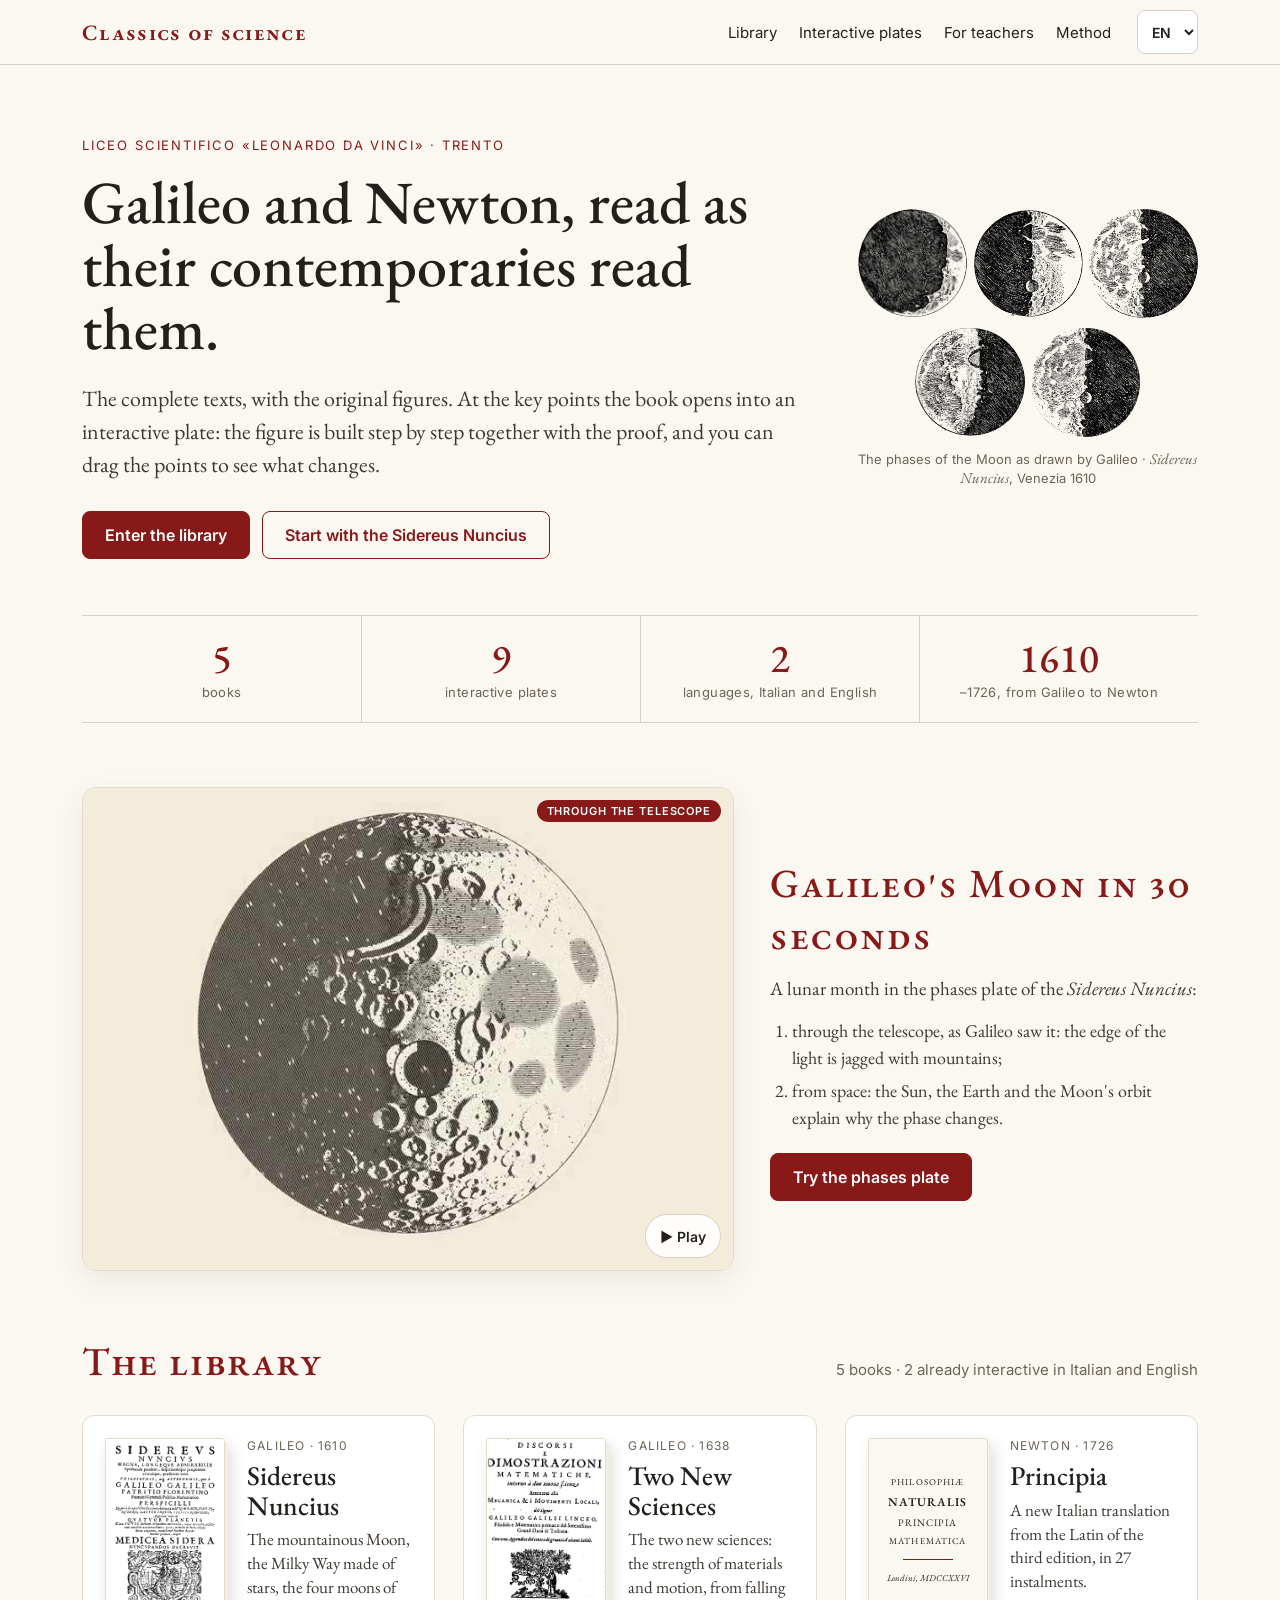
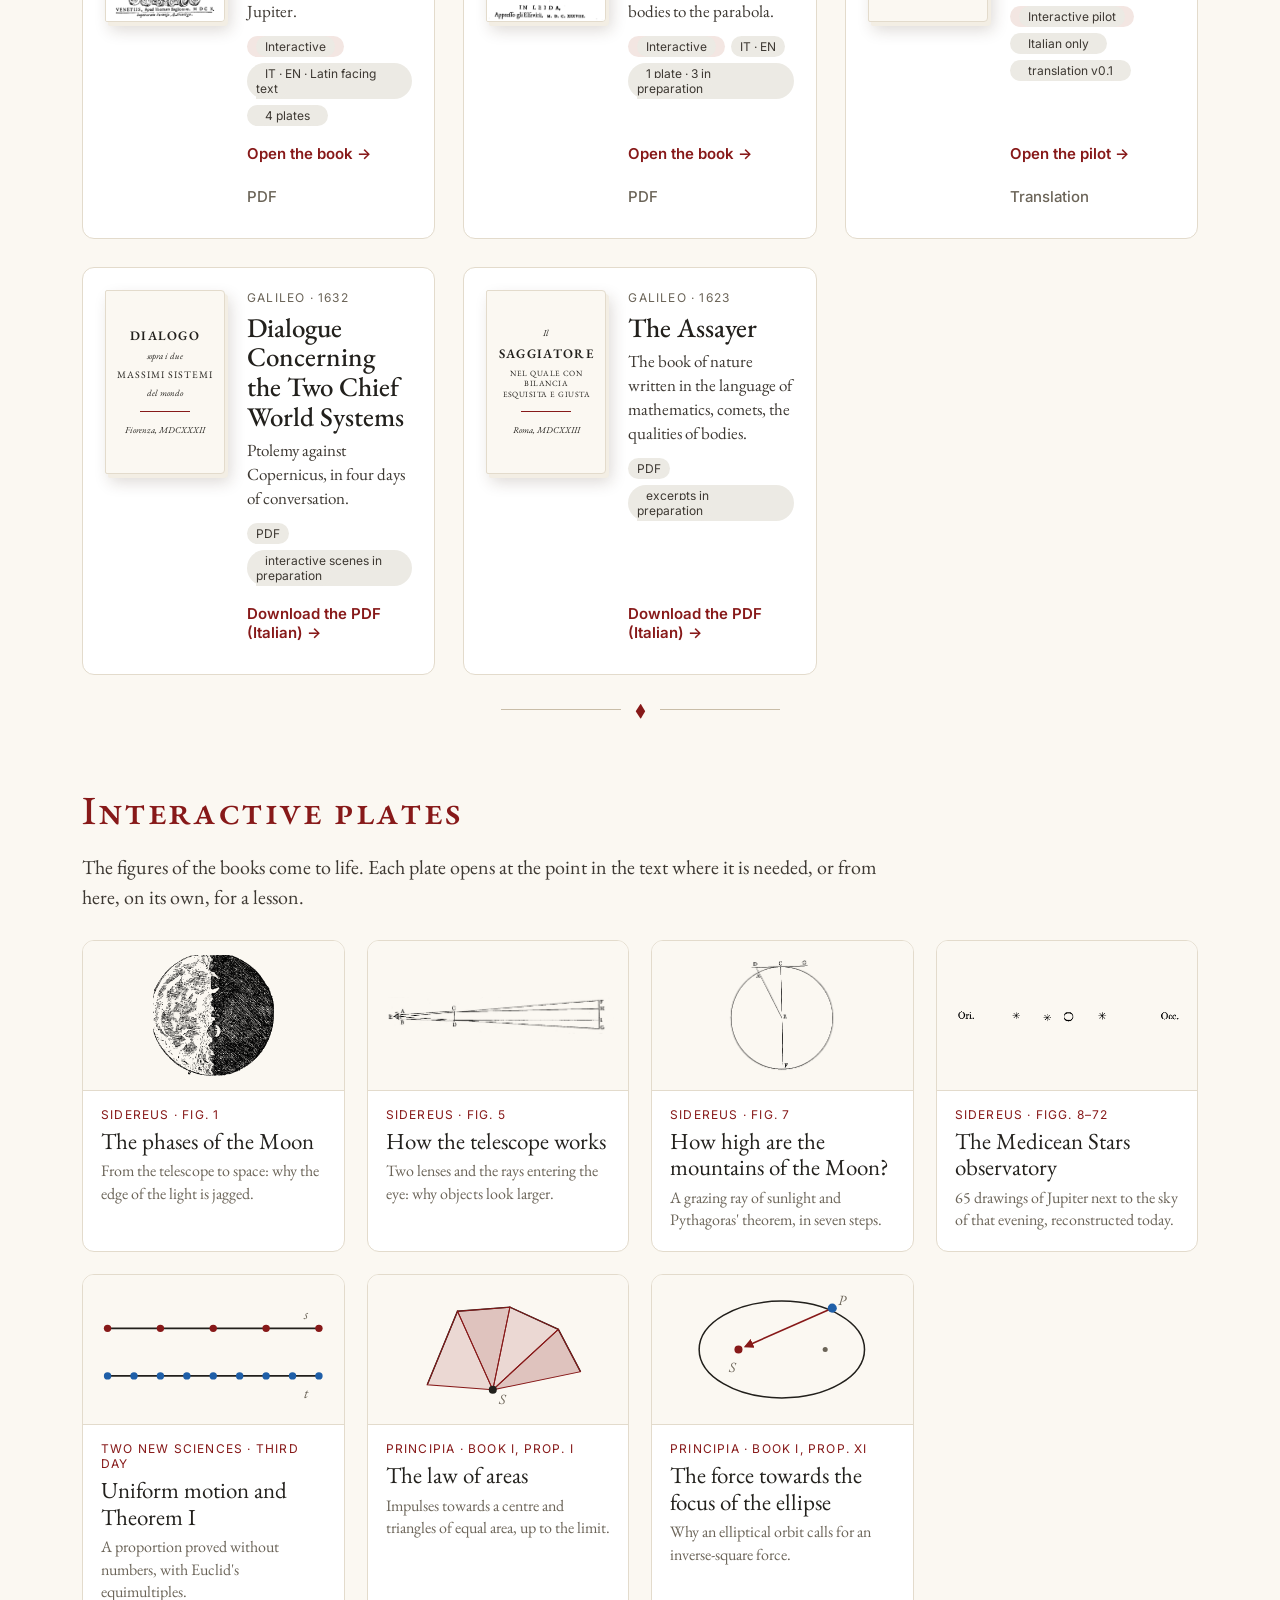
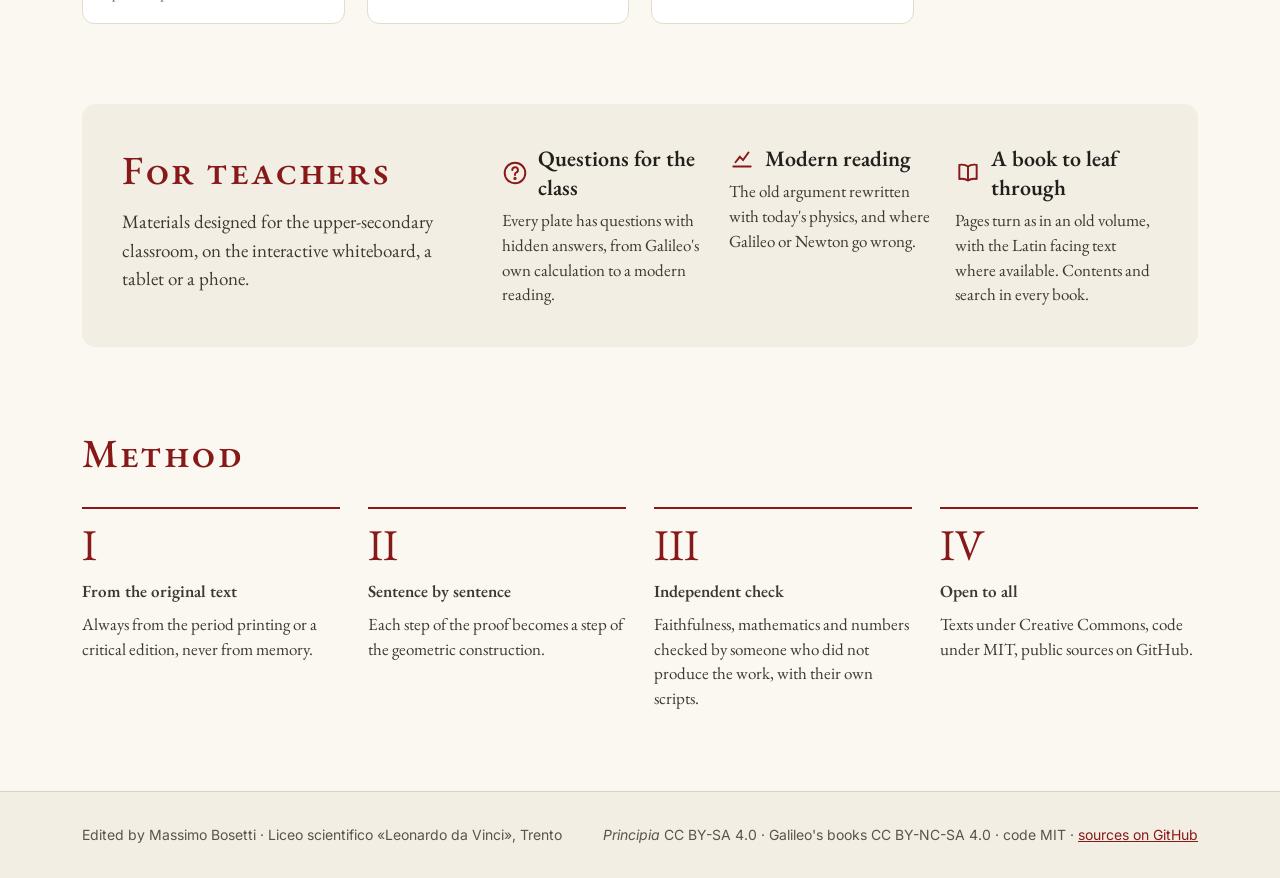
==== commit f3c30921: "Home: video delle fasi della Luna (versione senza scritte, 1,7 MB) Parte muto in loop quando è sullo" ====
--- a/index.html
+++ b/index.html
@@ -120,6 +120,18 @@
 .fregio{display:flex;align-items:center;justify-content:center;gap:14px;color:var(--rubrica);padding:8px 32px 0}
 .fregio i{height:1px;width:120px;background:#c9bda8}
 
+/* video delle fasi */
+.film{display:flex;flex-wrap:wrap;gap:36px;align-items:center;padding-top:64px}
+.film .schermo{flex:3 1 460px;min-width:0;margin:0;background:#f2ebd9;border:1px solid var(--linea2);border-radius:14px;overflow:hidden;position:relative;box-shadow:0 10px 30px rgba(60,40,20,.08)}
+.film video{display:block;width:100%;height:auto;aspect-ratio:720/534;background:#f2ebd9}
+.film .vista-lab{position:absolute;top:12px;right:12px;padding:4px 10px;border-radius:999px;background:var(--rubrica);color:#fff;font:600 11px var(--sans);letter-spacing:.08em;text-transform:uppercase;transition:opacity .3s}
+.film .play{position:absolute;right:12px;bottom:12px;min-width:44px;min-height:44px;border-radius:999px;border:1px solid var(--linea);background:rgba(255,255,255,.9);color:var(--inchiostro);font:600 14px var(--sans);cursor:pointer;padding:0 14px}
+.film .testo{flex:2 1 300px;min-width:0}
+.film h2{margin-bottom:14px}
+.film p{margin:0 0 14px;font-size:19px;line-height:1.5;color:var(--testo)}
+.film ol{margin:0 0 22px;padding-left:1.2em;font-size:18px;line-height:1.5;color:var(--testo)}
+.film ol li{margin-bottom:6px}
+
 footer{margin-top:64px;border-top:1px solid var(--linea);background:var(--carta2)}
 footer .dentro{padding-top:32px;padding-bottom:32px;display:flex;flex-wrap:wrap;gap:16px 40px;justify-content:space-between;font:14px/1.6 var(--sans);color:#5a534a}
 footer p{margin:0}
@@ -168,6 +180,25 @@
     <div><b>1610</b><span class="i-it">–1726, da Galileo a Newton</span><span class="i-en">–1726, from Galileo to Newton</span></div>
   </div>
 </div>
+
+<section class="film dentro" id="luna" aria-labelledby="titoloLuna">
+  <figure class="schermo">
+    <video id="filmLuna" muted loop playsinline preload="none" poster="media/luna-poster.jpg" width="720" height="534" aria-describedby="descLuna">
+      <source src="media/luna.mp4" type="video/mp4">
+    </video>
+    <span class="vista-lab" id="vistaLab" aria-hidden="true"></span>
+    <button class="play" id="filmPlay" type="button"></button>
+  </figure>
+  <div class="testo">
+    <h2 id="titoloLuna"><span class="i-it">La Luna di Galileo in 30 secondi</span><span class="i-en">Galileo's Moon in 30 seconds</span></h2>
+    <p id="descLuna"><span class="i-it">Un mese lunare nella tavola delle fasi del <i>Sidereus Nuncius</i>:</span><span class="i-en">A lunar month in the phases plate of the <i>Sidereus Nuncius</i>:</span></p>
+    <ol>
+      <li><span class="i-it">al cannocchiale, come la vedeva Galileo: il confine della luce è frastagliato dai monti;</span><span class="i-en">through the telescope, as Galileo saw it: the edge of the light is jagged with mountains;</span></li>
+      <li><span class="i-it">dallo spazio: Sole, Terra e orbita della Luna spiegano perché la fase cambia.</span><span class="i-en">from space: the Sun, the Earth and the Moon's orbit explain why the phase changes.</span></li>
+    </ol>
+    <a class="btn pieno" href="sidereus_nuncius/interattivo/index.html#fasi" data-en="sidereus_nuncius/interattivo/index.en.html#fasi"><span class="i-it">Prova la tavola delle fasi</span><span class="i-en">Try the phases plate</span></a>
+  </div>
+</section>
 
 <section id="biblioteca" class="blocco dentro">
   <div class="titolo-sez">
@@ -362,5 +393,32 @@
   sel.addEventListener("change", () => { try { localStorage.setItem("lingua", sel.value); } catch (e) {} imposta(sel.value); });
 })();
 </script>
+<script>
+(function(){
+  // Video delle fasi: parte (muto, in loop) quando è sullo schermo e si ferma quando esce.
+  // Con «riduci movimento» attivo non parte da solo: c'è il pulsante.
+  const v = document.getElementById("filmLuna"), b = document.getElementById("filmPlay"), lab = document.getElementById("vistaLab");
+  if (!v) return;
+  const en = () => document.documentElement.classList.contains("l-en");
+  const fermo = matchMedia("(prefers-reduced-motion: reduce)").matches;
+  let voluto = !fermo;
+  function etichette(){
+    b.textContent = v.paused ? (en() ? "▶ Play" : "▶ Guarda") : (en() ? "❚❚ Pause" : "❚❚ Pausa");
+    b.setAttribute("aria-label", b.textContent.slice(2));
+    // nel video: 0–13,4 s al cannocchiale, poi nello spazio, dagli ultimi secondi di nuovo al cannocchiale
+    const t = v.currentTime, spazio = t > 13.4 && t < 30.4;
+    lab.textContent = spazio ? (en() ? "From space" : "Dallo spazio") : (en() ? "Through the telescope" : "Al cannocchiale");
+  }
+  v.addEventListener("play", etichette); v.addEventListener("pause", etichette); v.addEventListener("timeupdate", etichette);
+  b.addEventListener("click", () => { if (v.paused) { voluto = true; v.play().catch(() => {}); } else { voluto = false; v.pause(); } });
+  document.getElementById("lingua").addEventListener("change", etichette);
+  if ("IntersectionObserver" in window) {
+    new IntersectionObserver(es => es.forEach(e => {
+      if (e.isIntersecting && voluto) v.play().catch(() => {}); else if (!e.isIntersecting) v.pause();
+    }), {threshold: .4}).observe(v);
+  }
+  etichette();
+})();
+</script>
 </body>
 </html>
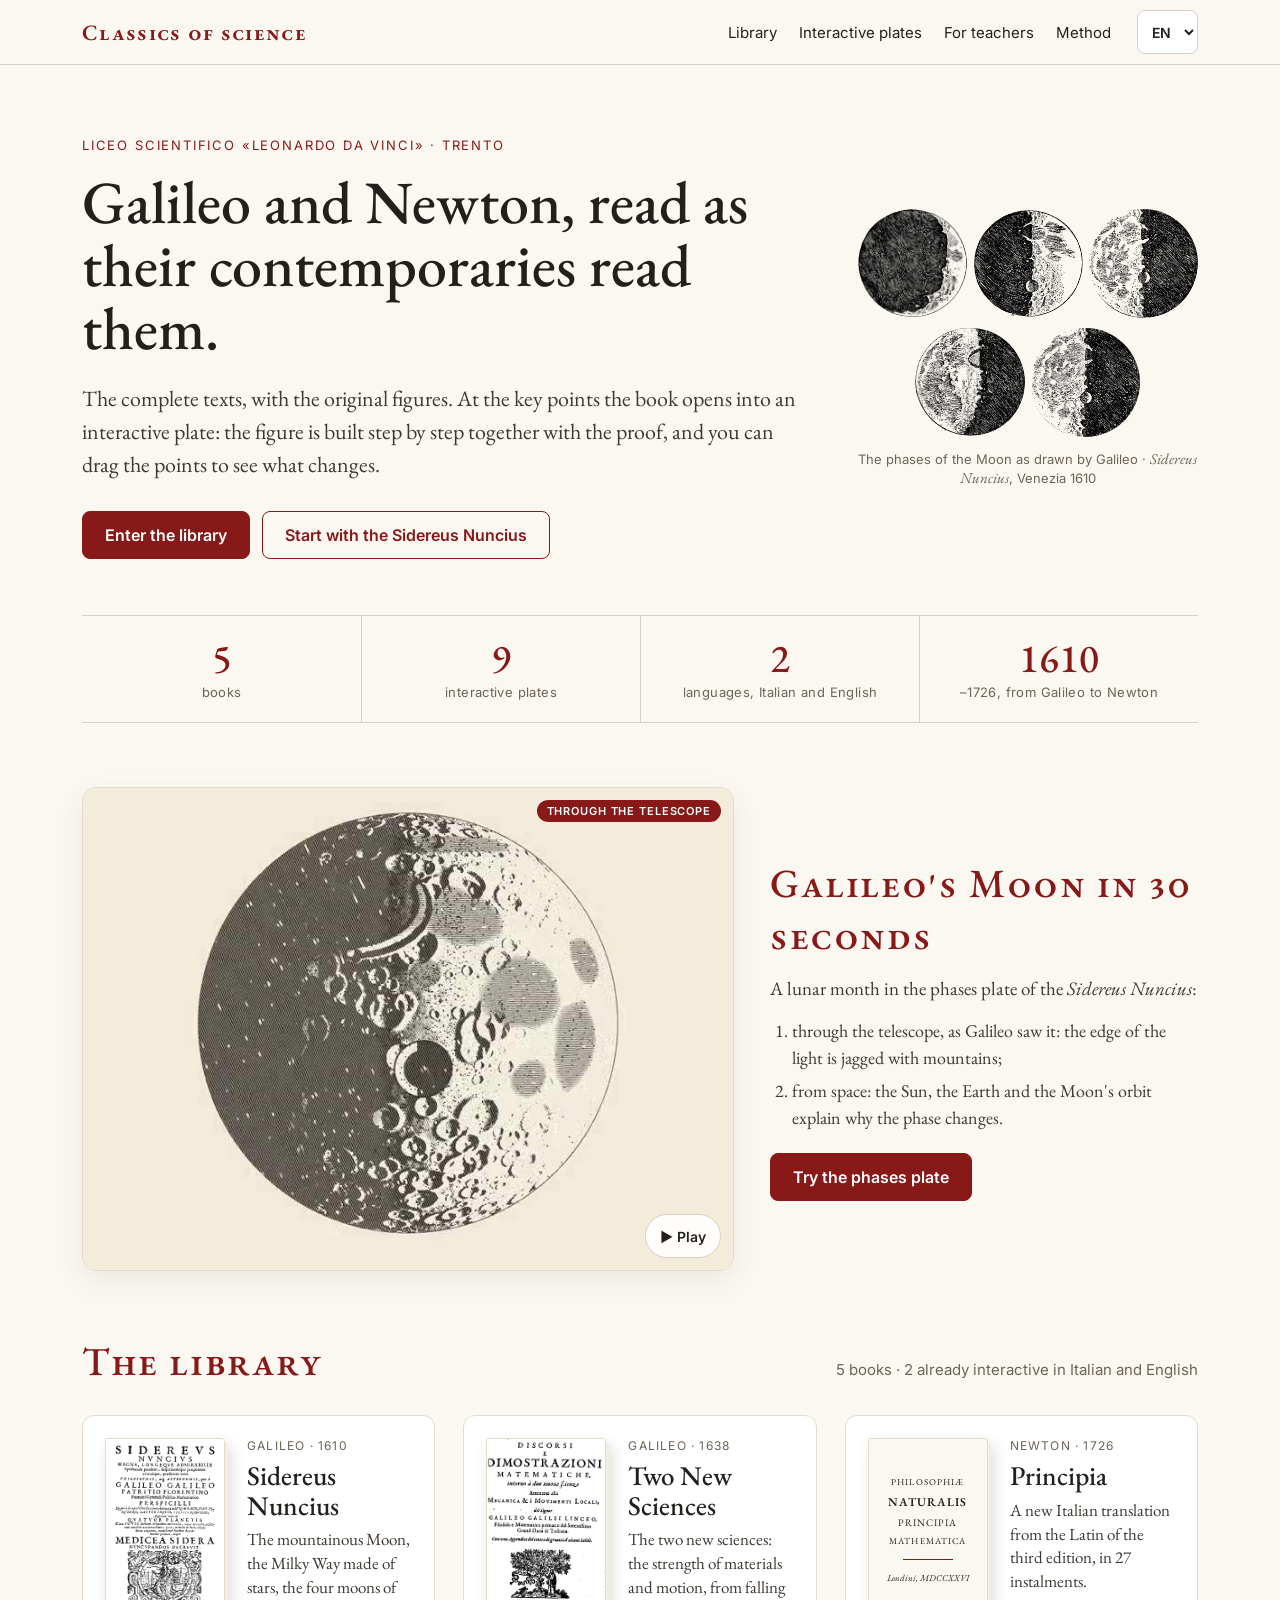
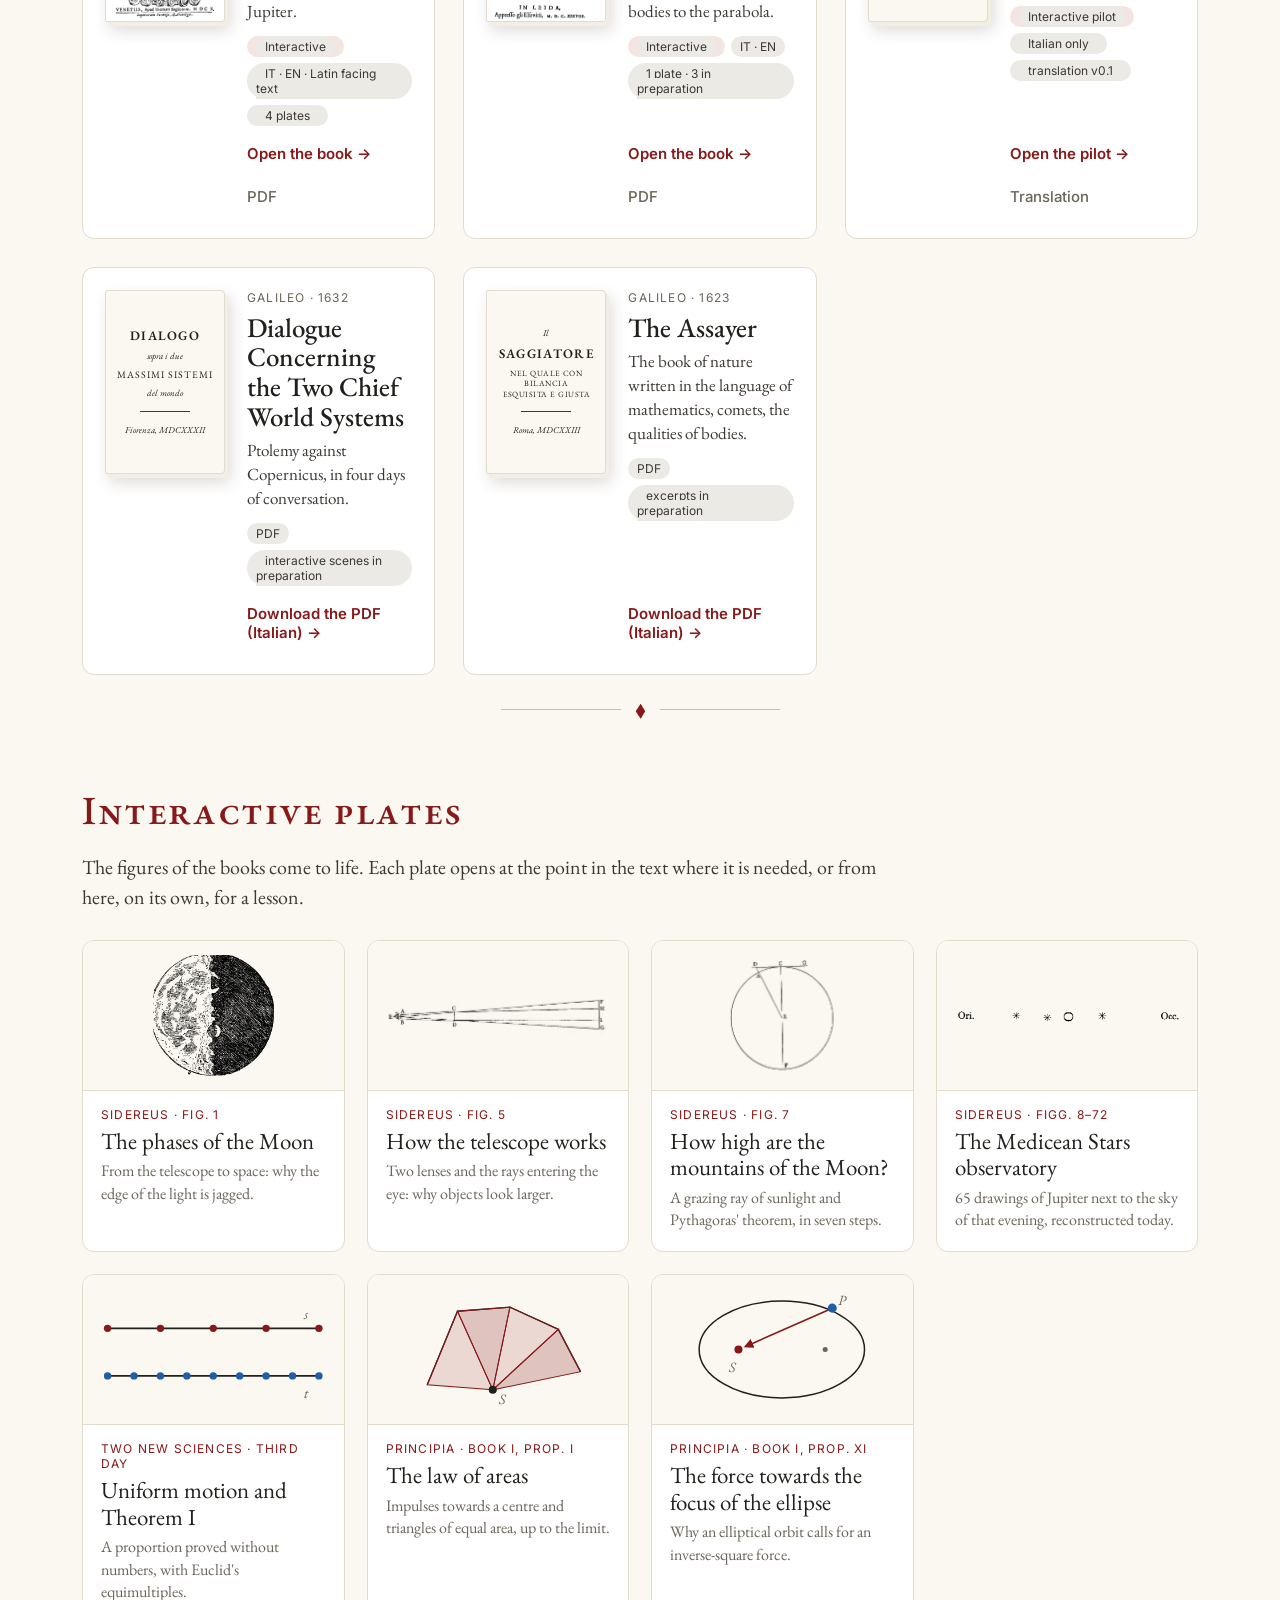
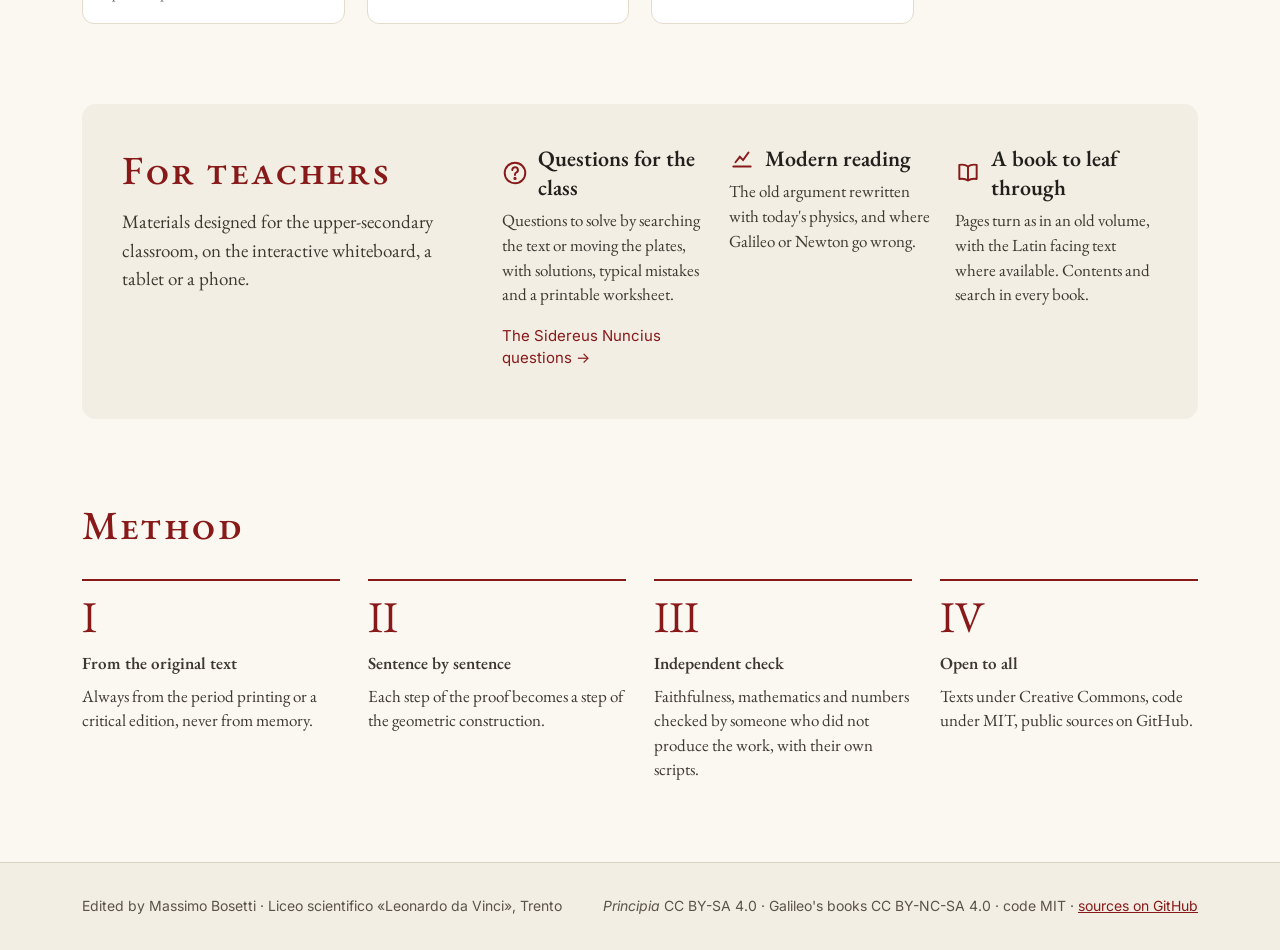
==== commit 20fa4180: "Sidereus: domande per la classe nel libro e pagina Per i docenti - domande.json: 16 domande IT/EN (t" ====
--- a/index.html
+++ b/index.html
@@ -112,6 +112,9 @@
 .docenti h3{margin:0 0 6px;font-size:22px;font-weight:600;display:flex;align-items:center;gap:10px}
 .docenti h3 svg{flex:none;color:var(--rubrica)}
 .docenti .dx p{margin:0;font-size:17px;line-height:1.45;color:var(--testo)}
+.docenti .dx p.vai{margin-top:8px;font-family:var(--sans,Inter,system-ui,sans-serif);font-size:15px}
+.docenti .dx p.vai a{color:var(--rubrica);text-decoration:none;display:inline-block;padding:10px 0;min-height:44px}
+.docenti .dx p.vai a:hover{text-decoration:underline}
 .metodo{margin:0;padding:0;list-style:none;display:grid;grid-template-columns:repeat(auto-fit,minmax(240px,1fr));gap:28px}
 .metodo li{display:flex;flex-direction:column;gap:8px;border-top:2px solid var(--rubrica);padding-top:14px}
 .metodo .n{font-size:44px;line-height:1;color:var(--rubrica)}
@@ -347,7 +350,8 @@
     <div class="dx">
       <div>
         <h3><svg width="26" height="26" viewBox="0 0 24 24" fill="none" stroke="currentColor" stroke-width="1.8" stroke-linecap="round"><circle cx="12" cy="12" r="9.5"/><path d="M9.5 9.3a2.6 2.6 0 1 1 3.6 2.4c-.7.3-1.1.9-1.1 1.6v.5"/><circle cx="12" cy="17" r=".6" fill="currentColor"/></svg><span class="i-it">Domande per la classe</span><span class="i-en">Questions for the class</span></h3>
-        <p><span class="i-it">Ogni tavola ha domande con risposta nascosta, dal calcolo di Galileo alla lettura moderna.</span><span class="i-en">Every plate has questions with hidden answers, from Galileo's own calculation to a modern reading.</span></p>
+        <p><span class="i-it">Domande da risolvere cercando nel testo o muovendo le tavole, con soluzioni, errori tipici e una scheda di lavoro da stampare.</span><span class="i-en">Questions to solve by searching the text or moving the plates, with solutions, typical mistakes and a printable worksheet.</span></p>
+        <p class="vai"><a href="sidereus_nuncius/interattivo/docenti.html" data-en="sidereus_nuncius/interattivo/docenti.en.html"><span class="i-it">Le domande del Sidereus Nuncius →</span><span class="i-en">The Sidereus Nuncius questions →</span></a></p>
       </div>
       <div>
         <h3><svg width="26" height="26" viewBox="0 0 24 24" fill="none" stroke="currentColor" stroke-width="1.8" stroke-linecap="round"><path d="M4 19h16"/><path d="M6 15l4-5 3 3 5-7"/></svg><span class="i-it">Lettura moderna</span><span class="i-en">Modern reading</span></h3>
